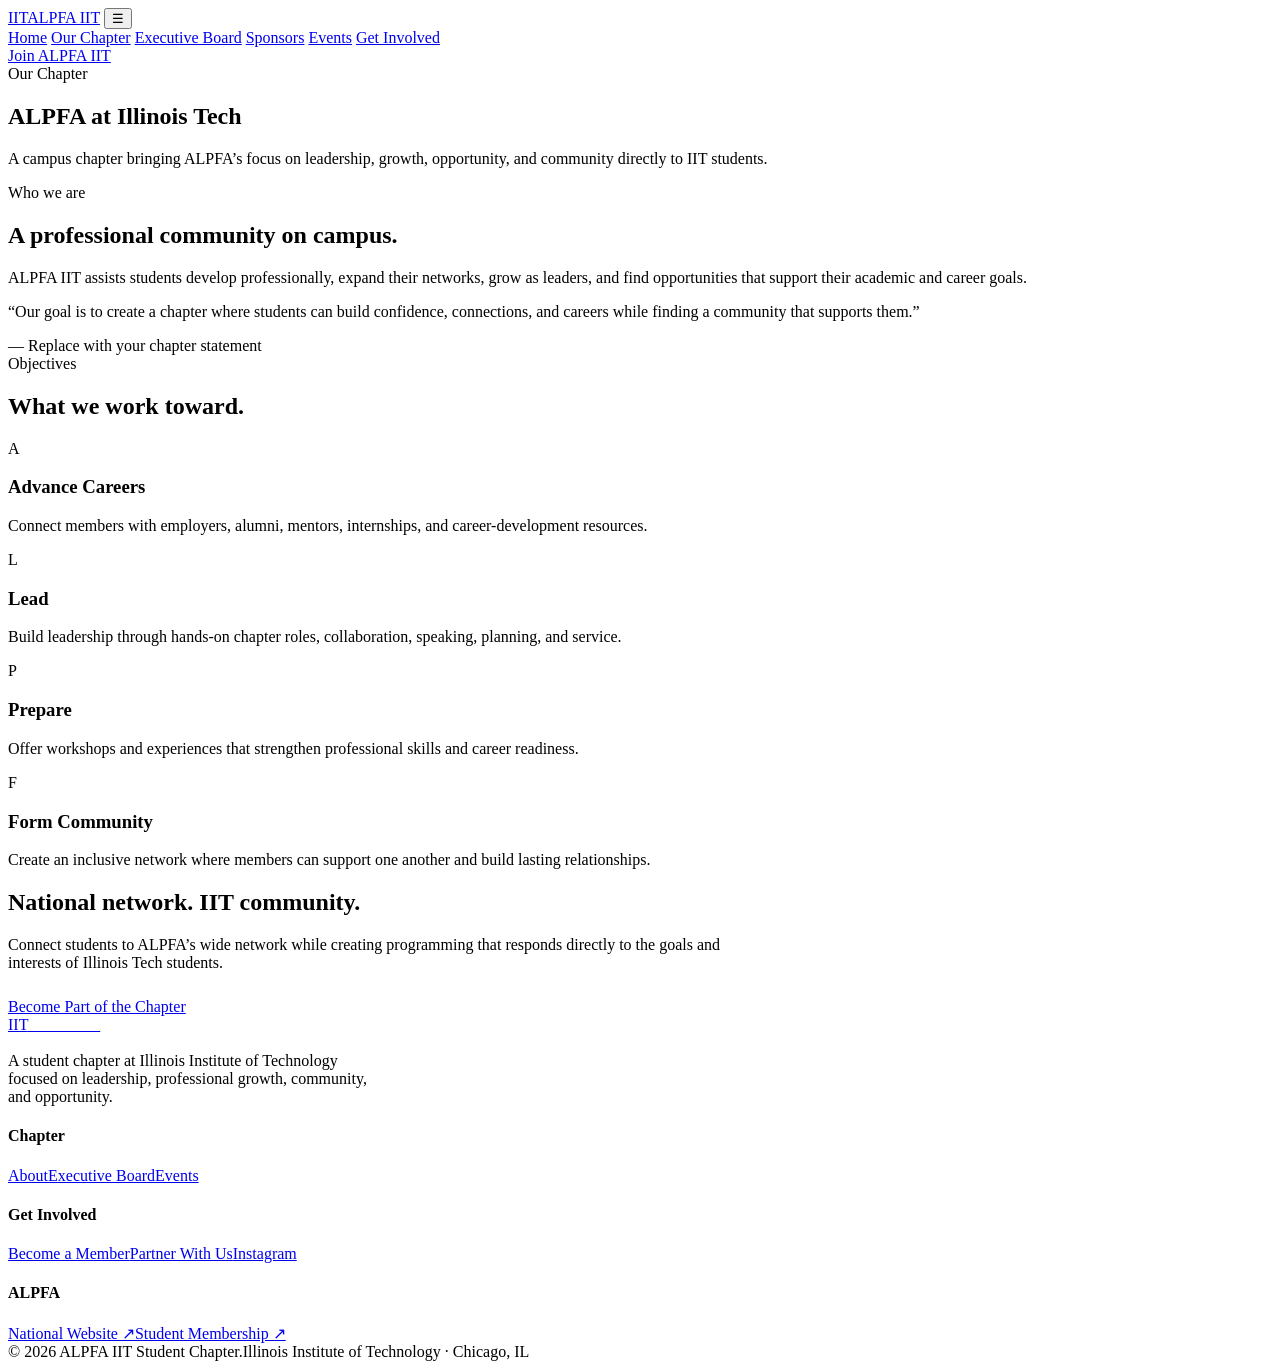
==== about.html @ 54241c53 "about page" ====
<!doctype html>
<html lang="en">
<head>
<meta charset="utf-8">
<meta name="viewport" content="width=device-width,initial-scale=1">
<meta name="description" content="ALPFA IIT student chapter at Illinois Institute of Technology">
<title>Our Chapter | ALPFA IIT</title>
<link rel="preconnect" href="https://fonts.googleapis.com">
<link rel="preconnect" href="https://fonts.gstatic.com" crossorigin>
<link href="https://fonts.googleapis.com/css2?family=Inter:wght@400;500;600;700;800;900&display=swap" rel="stylesheet">
<link rel="stylesheet" href="css/styles.css">
</head>
<body>
<header class="site-header">
  <div class="container nav">
    <a class="brand" href="index.html"><span class="brand-mark">IIT</span><span>ALPFA IIT</span></a>
    <button class="menu-btn" aria-label="Open navigation" aria-expanded="false">☰</button>
<!-- Navigation Tabs -->
    <nav class="nav-links">
      <a href="index.html">Home</a>
      <a href="about.html">Our Chapter</a>
      <a href="board.html">Executive Board</a>
      <a href="sponsors.html">Sponsors</a>
      <a href="events.html">Events</a>
      <a href="join.html">Get Involved</a>
    </nav>
    <a class="nav-cta" href="join.html">Join ALPFA IIT</a>
  </div>
</header>

<!-- Talking more about ALPFA's objectives and goals -->
<main><section class="page-hero"><div class="container reveal visible"><div class="eyebrow">Our Chapter</div><h1 class="h1">ALPFA at Illinois Tech</h1><p class="lead">A campus chapter bringing ALPFA’s focus on leadership, growth, opportunity, and community directly to IIT students.</p></div></section>
<section class="section"><div class="container grid-2"><div class="reveal"><div class="eyebrow">Who we are</div><h2 class="h2">A professional community on campus.</h2><p class="lead" style="margin-top:20px">ALPFA IIT assists students develop professionally, expand their networks, grow as leaders, and find opportunities that support their academic and career goals.</p></div><div class="quote-panel reveal reveal-delay-1"><p>“Our goal is to create a chapter where students can build confidence, connections, and careers while finding a community that supports them.”</p><span style="color:var(--muted)">— Replace with your chapter statement</span></div></div></section>
<section class="section bg-soft"><div class="container"><div class="section-head reveal"><div><div class="eyebrow">Objectives</div><h2 class="h2">What we work toward.</h2></div></div><div class="grid-4"><article class="card reveal"><div class="icon">A</div><h3>Advance Careers</h3><p>Connect members with employers, alumni, mentors, internships, and career-development resources.</p></article><article class="card reveal reveal-delay-1"><div class="icon">L</div><h3>Lead</h3><p>Build leadership through hands-on chapter roles, collaboration, speaking, planning, and service.</p></article><article class="card reveal reveal-delay-2"><div class="icon">P</div><h3>Prepare</h3><p>Offer workshops and experiences that strengthen professional skills and career readiness.</p></article><article class="card reveal reveal-delay-3"><div class="icon">F</div><h3>Form Community</h3><p>Create an inclusive network where members can support one another and build lasting relationships.</p></article></div></div></section>
<section class="section"><div class="container feature-band reveal"><h2 class="h2">National network. IIT community.</h2><p style="max-width:750px;margin:14px 0 26px">Connect students to ALPFA’s wide network while creating programming that responds directly to the goals and interests of Illinois Tech students.</p><a class="btn btn-light" href="join.html">Become Part of the Chapter</a></div></section></main>
<footer class="footer">
  <div class="container">
    <div class="footer-grid">
      <div>
        <a class="brand" href="index.html"><span class="brand-mark">IIT</span><span style="color:white">ALPFA IIT</span></a>
        <p style="margin-top:18px;max-width:360px">A student chapter at Illinois Institute of Technology focused on leadership, professional growth, community, and opportunity.</p>
      </div>

<!-- Links to Navigate around website and other related sites -->
      <div><h4>Chapter</h4><a href="about.html">About</a><a href="board.html">Executive Board</a><a href="events.html">Events</a></div>
      <div><h4>Get Involved</h4><a href="join.html">Become a Member</a><a href="sponsors.html">Partner With Us</a><a href="#">Instagram</a></div>
      <div><h4>ALPFA</h4><a href="https://www.alpfa.org/" target="_blank">National Website ↗</a><a href="https://www.alpfa.org/student-membership" target="_blank">Student Membership ↗</a></div>
    </div>
    <div class="footer-bottom"><span>© <span id="year"></span> ALPFA IIT Student Chapter.</span><span>Illinois Institute of Technology · Chicago, IL</span></div>
  </div>
</footer>
<script src="js/main.js"></script>
<script>document.getElementById('year').textContent = new Date().getFullYear();</script>

</body>
</html>
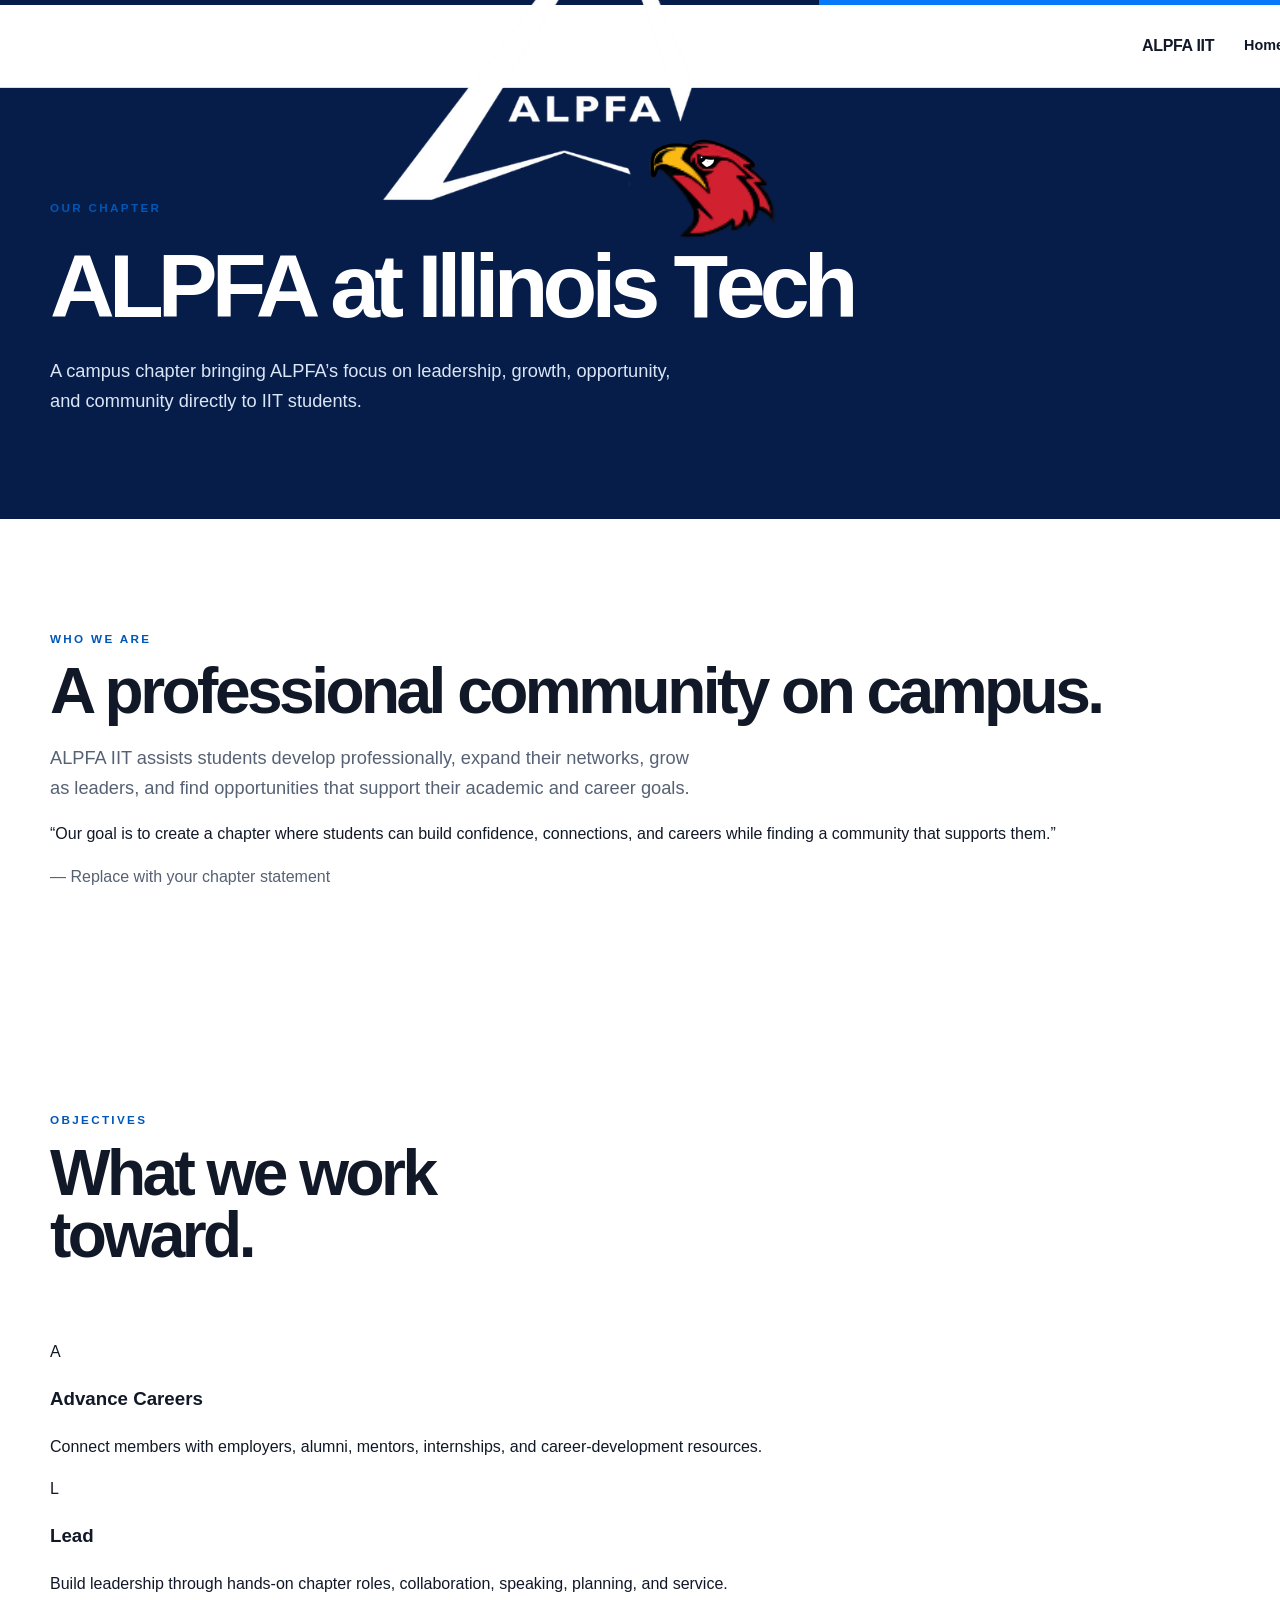
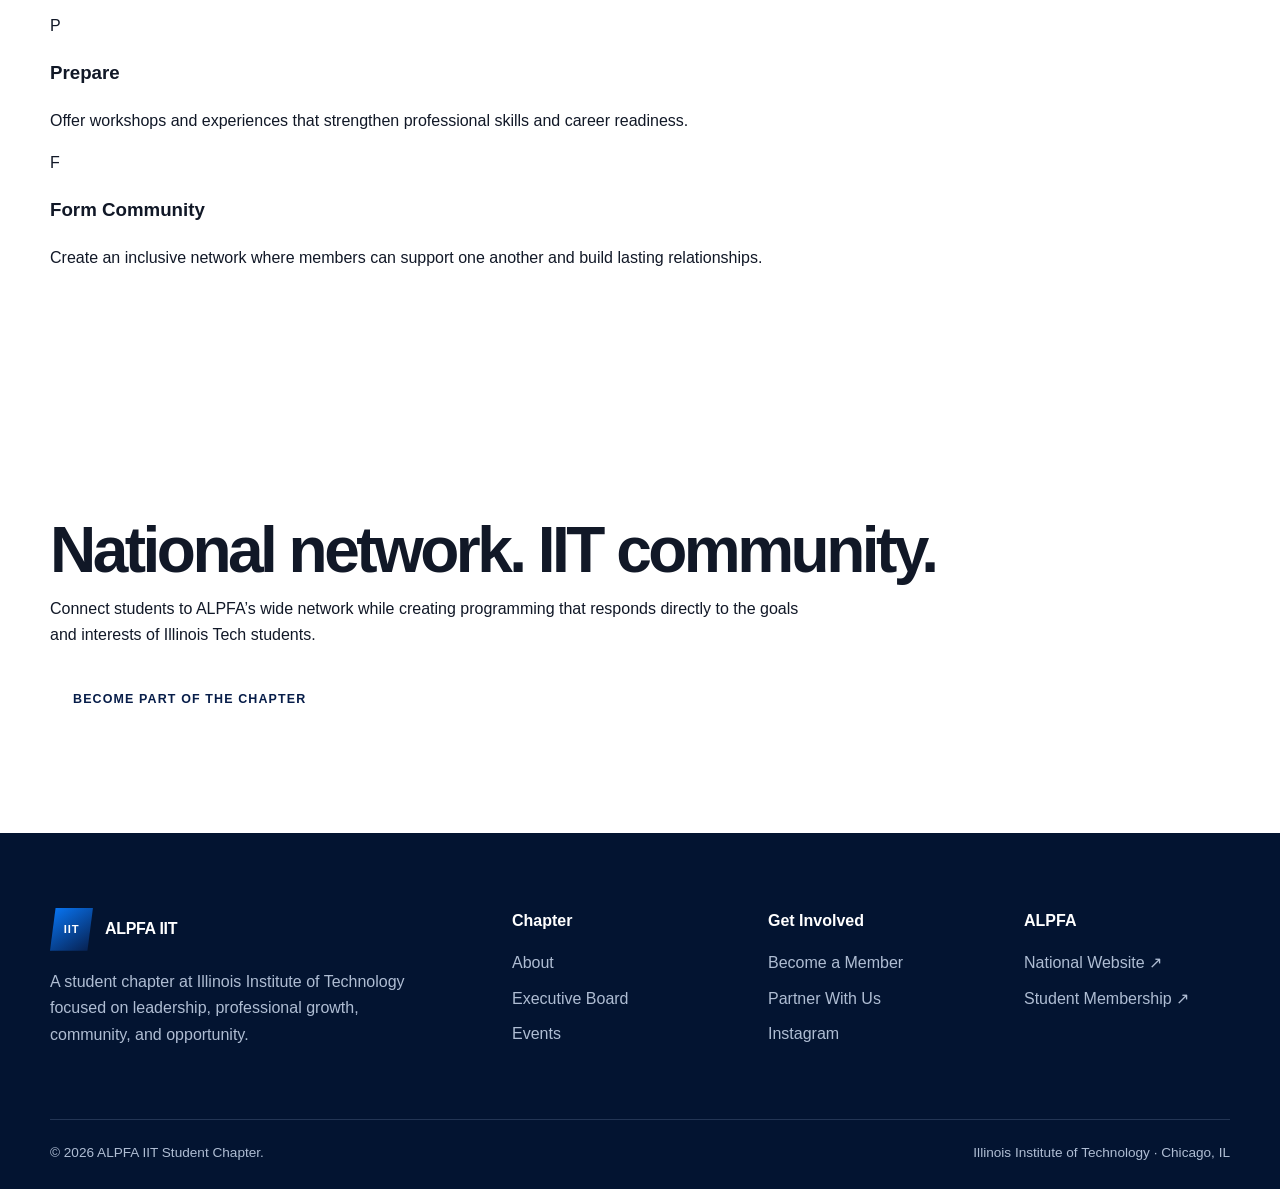
==== commit 03713fc7: "changing logo" ====
--- a/about.html
+++ b/about.html
@@ -13,7 +13,7 @@
 <body>
 <header class="site-header">
   <div class="container nav">
-    <a class="brand" href="index.html"><span class="brand-mark">IIT</span><span>ALPFA IIT</span></a>
+    <a class="brand" href="index.html"><img class ="brand-logo" src="images/alpfaiitlogo.png" alt="ALPFA IIT Logo"><span>ALPFA IIT</span></a>
     <button class="menu-btn" aria-label="Open navigation" aria-expanded="false">☰</button>
 <!-- Navigation Tabs -->
     <nav class="nav-links">
--- a/css/styles.css
+++ b/css/styles.css
@@ -0,0 +1,840 @@
+/* Global Variables */ 
+
+:root {
+  --navy: #071d49;
+  --blue: #0057b8;
+  --electric: #0878f9;
+  --sky: #dcecff;
+  --ink: #111827;
+  --muted: #566174;
+  --line: #d8dee8;
+  --paper: #ffffff;
+  --soft: #f3f6fa;
+  --max: 1180px;
+}
+
+
+/* Reset and Global Styles */ 
+
+* {
+  box-sizing: border-box;
+}
+
+html {
+  scroll-behavior: smooth;
+}
+
+body {
+  margin: 0;
+  color: var(--ink);
+  background: var(--paper);
+  font-family: "DM Sans", Arial, sans-serif;
+  font-size: 16px;
+  line-height: 1.65;
+}
+
+body::before {
+  content: "";
+  display: block;
+  height: 5px;
+  background: linear-gradient(
+    90deg,
+    var(--navy) 0 64%,
+    var(--electric) 64%
+  );
+}
+
+a {
+  color: inherit;
+}
+
+.container {
+  width: min(calc(100% - 40px), var(--max));
+  margin: auto;
+}
+
+
+/* Header and Nav */ 
+
+.site-header {
+  position: sticky;
+  top: 0;
+  z-index: 20;
+  background: rgba(255, 255, 255, 0.96);
+  border-bottom: 1px solid var(--line);
+  backdrop-filter: blur(12px);
+}
+
+.nav {
+  height: 82px;
+  display: flex;
+  align-items: center;
+  gap: 30px;
+}
+
+.brand {
+  display: flex;
+  align-items: center;
+  gap: 12px;
+  text-decoration: none;
+  font-family: "Archivo", sans-serif;
+  font-weight: 800;
+  letter-spacing: -0.02em;
+  white-space: nowrap;
+}
+
+.brand-mark {
+  display: grid;
+  place-items: center;
+  width: 43px;
+  height: 43px;
+  color: #ffffff;
+  background: linear-gradient(
+    145deg,
+    var(--electric),
+    var(--navy)
+  );
+  font-size: 0.7rem;
+  letter-spacing: 0.08em;
+
+  clip-path: polygon(
+    13% 0,
+    100% 0,
+    87% 100%,
+    0 100%
+  );
+}
+
+.nav-links {
+  display: flex;
+  align-items: center;
+  gap: 25px;
+  margin-left: auto;
+}
+
+.nav-links a {
+  position: relative;
+  text-decoration: none;
+  font-size: 0.9rem;
+  font-weight: 600;
+}
+
+.nav-links a::after {
+  content: "";
+  position: absolute;
+  right: 100%;
+  bottom: -11px;
+  left: 0;
+  height: 3px;
+  background: var(--electric);
+  transition: right 0.25s ease;
+}
+
+.nav-links a:hover::after,
+.nav-links a.active::after {
+  right: 0;
+}
+
+.menu-btn {
+  display: none;
+  border: 0;
+  background: none;
+  font-size: 1.5rem;
+  cursor: pointer;
+}
+
+
+/* Buttons */ 
+
+.nav-cta,
+.btn {
+  display: inline-flex;
+  align-items: center;
+  justify-content: center;
+  gap: 10px;
+  min-height: 48px;
+  padding: 0 22px;
+  border: 1px solid transparent;
+  text-decoration: none;
+  text-transform: uppercase;
+  letter-spacing: 0.09em;
+  font-size: 0.78rem;
+  font-weight: 800;
+  transition:
+    background-color 0.25s ease,
+    color 0.25s ease,
+    border-color 0.25s ease;
+}
+
+.nav-cta,
+.btn-primary {
+  color: #ffffff;
+  background: var(--electric);
+}
+
+.nav-cta:hover,
+.btn-primary:hover {
+  background: var(--navy);
+}
+
+.btn-outline {
+  border-color: currentColor;
+}
+
+.btn-outline:hover {
+  color: #ffffff;
+  background: var(--navy);
+}
+
+.btn-light {
+  color: var(--navy);
+  background: #ffffff;
+}
+
+.btn-light:hover {
+  background: var(--sky);
+}
+
+
+/* Home Page Hero */ 
+
+.hero {
+  display: grid;
+  align-items: stretch;
+  min-height: 690px;
+  overflow: hidden;
+  color: #ffffff;
+  background: var(--navy);
+}
+
+.hero-grid {
+  display: grid;
+  grid-template-columns: 1.1fr 0.9fr;
+  min-height: 685px;
+}
+
+.hero-copy {
+  display: flex;
+  flex-direction: column;
+  justify-content: center;
+  padding: 110px 7vw 90px 0;
+}
+
+.kicker {
+  display: flex;
+  align-items: center;
+  gap: 12px;
+  color: var(--electric);
+  text-transform: uppercase;
+  letter-spacing: 0.18em;
+  font-size: 0.76rem;
+  font-weight: 800;
+}
+
+.kicker::before {
+  content: "";
+  width: 34px;
+  height: 2px;
+  background: currentColor;
+}
+
+.hero h1,
+.page-hero h1 {
+  margin: 28px 0;
+  font-family: "Archivo", sans-serif;
+  font-size: clamp(3.7rem, 7.2vw, 7rem);
+  line-height: 0.92;
+  letter-spacing: -0.065em;
+}
+
+.hero h1 em {
+  color: var(--electric);
+  font-style: normal;
+}
+
+.hero p {
+  max-width: 610px;
+  color: #dbe6f7;
+  font-size: 1.16rem;
+}
+
+.hero-actions {
+  display: flex;
+  gap: 12px;
+  margin-top: 30px;
+}
+
+
+/* Hero Blue Side Panel */ 
+
+.hero-rail {
+  position: relative;
+  display: flex;
+  align-items: flex-end;
+  padding: 54px;
+  background: linear-gradient(
+    150deg,
+    #0478ff,
+    #034aa7
+  );
+}
+
+.hero-rail::before {
+  content: "ALPFA";
+  position: absolute;
+  top: 7%;
+  left: -5%;
+  color: transparent;
+  font-family: "Archivo", sans-serif;
+  font-size: clamp(7rem, 16vw, 13rem);
+  font-weight: 900;
+  line-height: 1;
+
+  -webkit-text-stroke: 1px rgba(255, 255, 255, 0.22);
+
+  transform: rotate(90deg) translateX(20%);
+  transform-origin: left bottom;
+}
+
+.rail-note {
+  position: relative;
+  max-width: 300px;
+  padding-left: 22px;
+  border-left: 3px solid #ffffff;
+}
+
+.rail-note strong {
+  display: block;
+  font-family: "Archivo", sans-serif;
+  font-size: 1.4rem;
+  line-height: 1.2;
+}
+
+.rail-note span {
+  display: block;
+  margin-top: 9px;
+  color: #d9ebff;
+}
+
+
+/* General Sections */ 
+
+.section {
+  padding: 110px 0;
+}
+
+.section-head {
+  display: grid;
+  grid-template-columns: 1fr 1fr;
+  align-items: end;
+  gap: 70px;
+  margin-bottom: 60px;
+}
+
+.eyebrow {
+  color: var(--blue);
+  text-transform: uppercase;
+  letter-spacing: 0.2em;
+  font-size: 0.73rem;
+  font-weight: 800;
+}
+
+.h2 {
+  margin: 12px 0;
+  font-family: "Archivo", sans-serif;
+  font-size: clamp(2.5rem, 5vw, 4.7rem);
+  line-height: 0.98;
+  letter-spacing: -0.055em;
+}
+
+.lead {
+  max-width: 650px;
+  color: var(--muted);
+  font-size: 1.14rem;
+}
+
+
+/* Professional Growth Rows */ 
+
+.pillars {
+  border-top: 1px solid var(--line);
+}
+
+.pillar {
+  display: grid;
+  grid-template-columns: 100px 1fr 1.35fr;
+  align-items: center;
+  gap: 36px;
+  padding: 34px 0;
+  border-bottom: 1px solid var(--line);
+
+  transition:
+    padding-left 0.25s ease,
+    background-color 0.25s ease;
+}
+
+.pillar:hover {
+  padding-left: 16px;
+  background: linear-gradient(
+    90deg,
+    var(--soft),
+    transparent
+  );
+}
+
+.pillar-number {
+  color: var(--electric);
+  font-family: "Archivo", sans-serif;
+  font-size: 1rem;
+  font-weight: 800;
+}
+
+.pillar h3 {
+  margin: 0;
+  font-family: "Archivo", sans-serif;
+  font-size: 1.5rem;
+}
+
+.pillar p {
+  margin: 0;
+  color: var(--muted);
+}
+
+
+/* Split Color Sections */ 
+
+.split-band {
+  display: grid;
+  grid-template-columns: 1fr 1fr;
+}
+
+.band-dark,
+.band-blue {
+  padding-top: 90px;
+  padding-right: 7vw;
+  padding-bottom: 90px;
+}
+
+.band-dark {
+  padding-left: max(
+    30px,
+    calc((100vw - var(--max)) / 2)
+  );
+  color: #ffffff;
+  background: var(--navy);
+}
+
+.band-blue {
+  padding-left: 7vw;
+  color: #ffffff;
+  background: var(--electric);
+}
+
+.split-band h2 {
+  margin: 14px 0 22px;
+  font-family: "Archivo", sans-serif;
+  font-size: clamp(2.6rem, 4vw, 4.5rem);
+  line-height: 1;
+  letter-spacing: -0.05em;
+}
+
+.split-band p {
+  max-width: 520px;
+  color: #e4edfb;
+}
+
+.text-link {
+  display: inline-block;
+  margin-top: 18px;
+  padding-bottom: 5px;
+  border-bottom: 2px solid currentColor;
+  color: inherit;
+  text-decoration: none;
+  text-transform: uppercase;
+  letter-spacing: 0.1em;
+  font-size: 0.8rem;
+  font-weight: 800;
+}
+
+
+/* Inner Page Hero */ 
+
+.page-hero {
+  padding: 110px 0 85px;
+  color: #ffffff;
+  background: var(--navy);
+}
+
+.page-hero h1 {
+  max-width: 950px;
+  font-size: clamp(3.3rem, 7vw, 6.5rem);
+}
+
+.page-hero .lead {
+  color: #dbe6f7;
+}
+
+
+/* Editor Layouts */ 
+
+.editorial-grid {
+  display: grid;
+  grid-template-columns: 0.85fr 1.15fr;
+  align-items: start;
+  gap: 9vw;
+}
+
+.big-statement {
+  margin: 0;
+  font-family: "Archivo", sans-serif;
+  font-size: clamp(2.4rem, 4.6vw, 4.6rem);
+  line-height: 1.02;
+  letter-spacing: -0.05em;
+}
+
+
+/* layout */ 
+
+.rule-list {
+  border-top: 1px solid var(--line);
+}
+
+.rule-item {
+  padding: 27px 0;
+  border-bottom: 1px solid var(--line);
+}
+
+.rule-item h3 {
+  margin: 0 0 7px;
+  font-family: "Archivo", sans-serif;
+  font-size: 1.3rem;
+}
+
+.rule-item p {
+  margin: 0;
+  color: var(--muted);
+}
+
+
+/* Exec Board */ 
+
+.board-grid {
+  display: grid;
+  grid-template-columns: repeat(3, 1fr);
+  gap: 1px;
+  border: 1px solid var(--line);
+  background: var(--line);
+}
+
+.member {
+  display: flex;
+  flex-direction: column;
+  min-height: 390px;
+  padding: 30px;
+  background: #ffffff;
+}
+
+.member-photo {
+  display: grid;
+  place-items: center;
+  aspect-ratio: 4 / 3;
+  color: var(--blue);
+  background: linear-gradient(
+    135deg,
+    #d9eaff,
+    #eff4fb
+  );
+  text-transform: uppercase;
+  letter-spacing: 0.1em;
+  font-weight: 800;
+}
+
+.member h3 {
+  margin: 22px 0 2px;
+  font-family: "Archivo", sans-serif;
+  font-size: 1.55rem;
+}
+
+.meta {
+  color: var(--blue);
+  font-weight: 700;
+}
+
+.quote {
+  margin-top: auto;
+  padding-top: 20px;
+  color: var(--muted);
+  font-style: italic;
+}
+
+
+/* Sponsors */ 
+
+.sponsor-list {
+  display: grid;
+  grid-template-columns: repeat(3, 1fr);
+  border-top: 1px solid var(--line);
+  border-left: 1px solid var(--line);
+}
+
+.sponsor {
+  display: grid;
+  place-items: center;
+  min-height: 180px;
+  border-right: 1px solid var(--line);
+  border-bottom: 1px solid var(--line);
+  color: #788396;
+  font-family: "Archivo", sans-serif;
+  font-size: 1.3rem;
+}
+
+
+/* Events Calendar */ 
+
+.calendar-shell {
+  padding: 30px;
+  border-top: 5px solid var(--electric);
+  background: var(--soft);
+}
+
+.calendar-shell iframe {
+  width: 100%;
+  height: 660px;
+  border: 0;
+  background: #ffffff;
+}
+
+
+/* Get Involved steps */ 
+
+.steps {
+  counter-reset: step;
+  border-top: 1px solid var(--line);
+}
+
+.step {
+  display: grid;
+  grid-template-columns: 90px 1fr;
+  padding: 27px 0;
+  border-bottom: 1px solid var(--line);
+
+  counter-increment: step;
+}
+
+.step::before {
+  content: "0" counter(step);
+  color: var(--electric);
+  font-family: "Archivo", sans-serif;
+  font-weight: 800;
+}
+
+.step h3 {
+  margin: 0 0 7px;
+  font-family: "Archivo", sans-serif;
+}
+
+.step p {
+  margin: 0;
+  color: var(--muted);
+}
+
+
+/* Footer */ 
+
+.footer {
+  padding: 75px 0 25px;
+  color: #afbdd3;
+  background: #031431;
+}
+
+.footer-grid {
+  display: grid;
+  grid-template-columns: 2fr repeat(3, 1fr);
+  gap: 50px;
+}
+
+.footer h4 {
+  margin: 0 0 16px;
+  color: #ffffff;
+  font-family: "Archivo", sans-serif;
+}
+
+.footer a:not(.brand) {
+  display: block;
+  margin: 9px 0;
+  text-decoration: none;
+}
+
+.footer a:hover {
+  color: #ffffff;
+}
+
+.footer-bottom {
+  display: flex;
+  justify-content: space-between;
+  margin-top: 55px;
+  padding-top: 22px;
+  border-top: 1px solid #233554;
+  font-size: 0.85rem;
+}
+
+
+/* Scroll Reveal animation */ 
+.reveal {
+  opacity: 0;
+  transform: translateY(24px);
+
+  transition:
+    opacity 0.7s ease,
+    transform 0.7s ease;
+}
+
+.reveal.visible {
+  opacity: 1;
+  transform: none;
+}
+
+
+/* Tablet Layout */ 
+
+@media (max-width: 900px) {
+  .nav-links,
+  .nav-cta {
+    display: none;
+  }
+
+  .menu-btn {
+    display: block;
+    margin-left: auto;
+  }
+
+  .nav-links.open {
+    position: absolute;
+    top: 82px;
+    right: 0;
+    left: 0;
+
+    display: flex;
+    flex-direction: column;
+    align-items: flex-start;
+
+    padding: 25px 20px;
+    border-bottom: 1px solid var(--line);
+    background: #ffffff;
+  }
+
+  .hero-grid,
+  .section-head,
+  .editorial-grid,
+  .split-band {
+    grid-template-columns: 1fr;
+  }
+
+  .hero,
+  .hero-grid {
+    min-height: 0;
+  }
+
+  .hero-copy {
+    padding: 80px 0;
+  }
+
+  .hero-rail {
+    min-height: 310px;
+  }
+
+  .pillar {
+    grid-template-columns: 55px 1fr;
+  }
+
+  .pillar p {
+    grid-column: 2;
+  }
+
+  .band-dark,
+  .band-blue {
+    padding: 70px 30px;
+  }
+
+  .board-grid,
+  .sponsor-list {
+    grid-template-columns: repeat(2, 1fr);
+  }
+
+  .footer-grid {
+    grid-template-columns: 1fr 1fr;
+  }
+}
+
+
+/* Mobile interface */ 
+
+@media (max-width: 600px) {
+  .container {
+    width: min(
+      calc(100% - 28px),
+      var(--max)
+    );
+  }
+
+  .nav {
+    height: 72px;
+  }
+
+  .nav-links.open {
+    top: 72px;
+  }
+
+  .hero-copy {
+    padding: 65px 0;
+  }
+
+  .hero h1 {
+    font-size: 3.55rem;
+  }
+
+  .hero-actions {
+    flex-direction: column;
+    align-items: stretch;
+  }
+
+  .hero-rail {
+    padding: 35px;
+  }
+
+  .section {
+    padding: 75px 0;
+  }
+
+  .section-head {
+    gap: 20px;
+    margin-bottom: 38px;
+  }
+
+  .pillar {
+    grid-template-columns: 45px 1fr;
+    gap: 12px;
+  }
+
+  .board-grid,
+  .sponsor-list {
+    grid-template-columns: 1fr;
+  }
+
+  .calendar-shell {
+    padding: 10px;
+  }
+
+  .footer-grid {
+    grid-template-columns: 1fr;
+  }
+
+  .footer-bottom {
+    display: block;
+  }
+
+  .footer-bottom span {
+    display: block;
+    margin-top: 8px;
+  }
+}
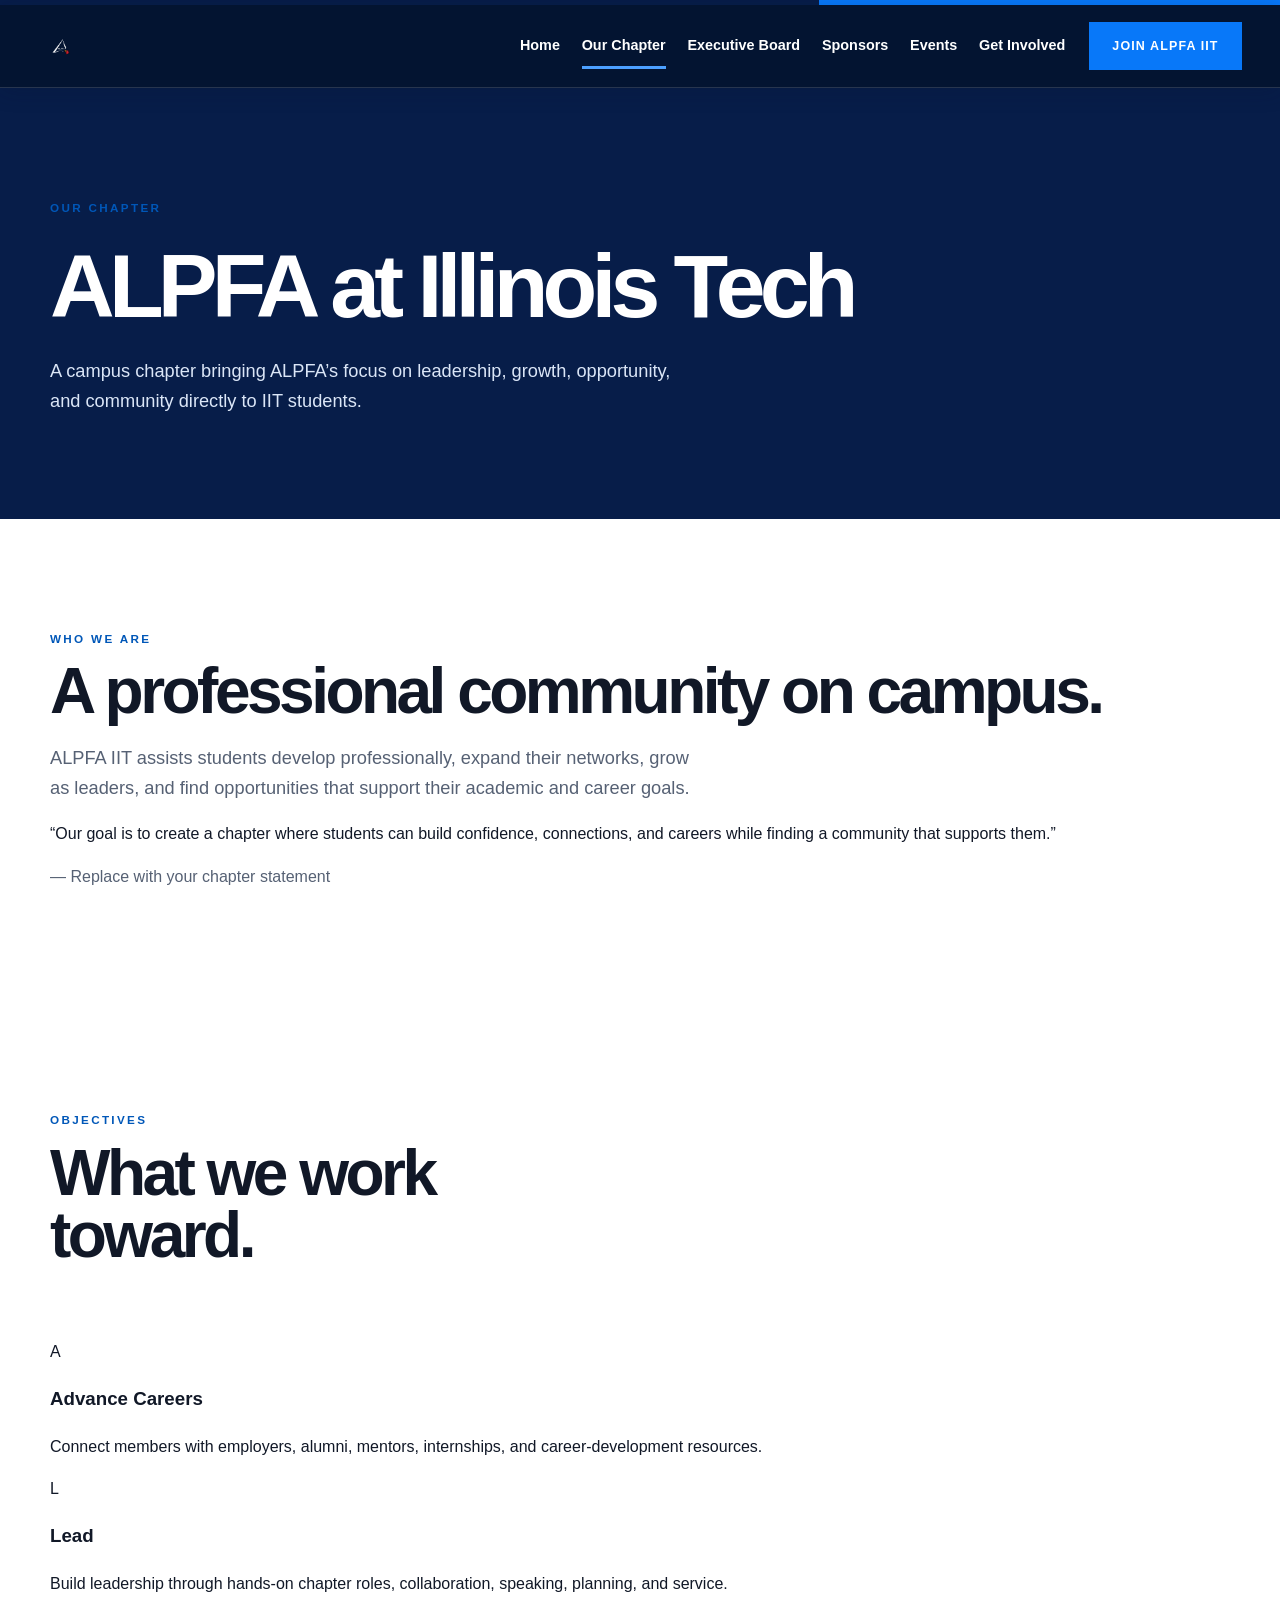
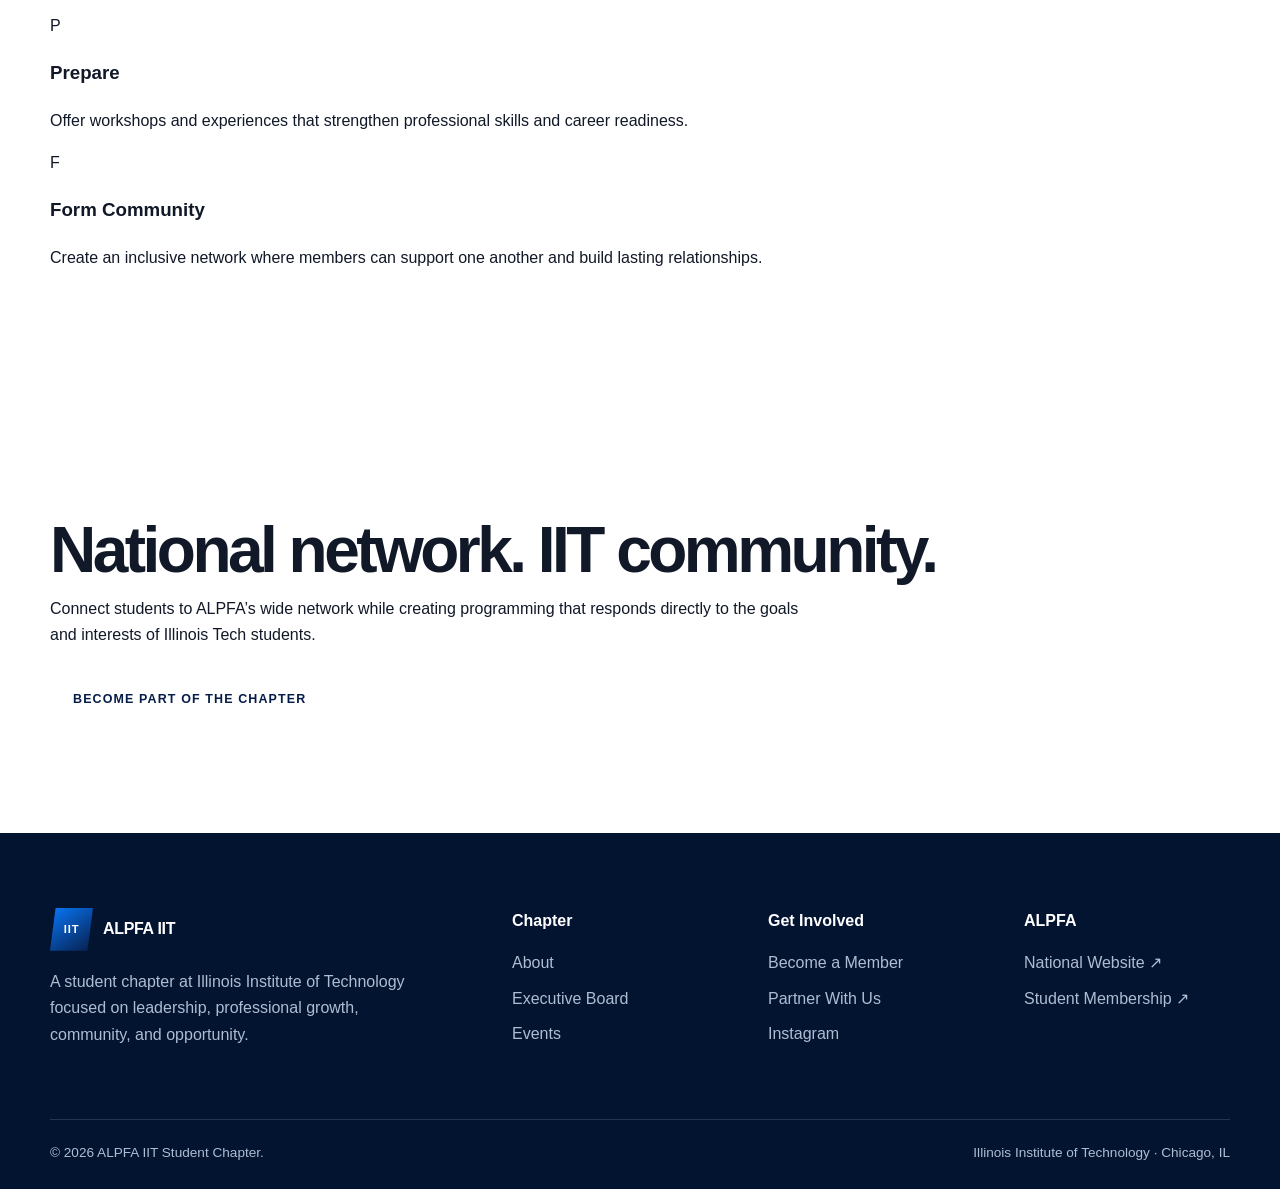
==== commit 4b68483a: "fixing the header" ====
--- a/about.html
+++ b/about.html
@@ -13,7 +13,13 @@
 <body>
 <header class="site-header">
   <div class="container nav">
-    <a class="brand" href="index.html"><img class ="brand-logo" src="images/alpfaiitlogo.png" alt="ALPFA IIT Logo"><span>ALPFA IIT</span></a>
+<a class="brand header-brand" href="index.html">
+  <img
+    class="brand-logo"
+    src="images/alpfaiitlogo.png"
+    alt="ALPFA IIT"
+  >
+</a>
     <button class="menu-btn" aria-label="Open navigation" aria-expanded="false">☰</button>
 <!-- Navigation Tabs -->
     <nav class="nav-links">
--- a/css/styles.css
+++ b/css/styles.css
@@ -1,7 +1,10 @@
-/* Global Variables */ 
+/* ========================================
+   GLOBAL VARIABLES
+======================================== */
 
 :root {
   --navy: #071d49;
+  --dark-navy: #031431;
   --blue: #0057b8;
   --electric: #0878f9;
   --sky: #dcecff;
@@ -14,7 +17,9 @@
 }
 
 
-/* Reset and Global Styles */ 
+/* ========================================
+   RESET AND GLOBAL STYLES
+======================================== */
 
 * {
   box-sizing: border-box;
@@ -48,40 +53,96 @@
   color: inherit;
 }
 
+img {
+  max-width: 100%;
+}
+
 .container {
   width: min(calc(100% - 40px), var(--max));
-  margin: auto;
-}
-
-
-/* Header and Nav */ 
+  margin-right: auto;
+  margin-left: auto;
+}
+
+
+/* ========================================
+   HEADER AND NAVIGATION
+======================================== */
 
 .site-header {
   position: sticky;
   top: 0;
-  z-index: 20;
-  background: rgba(255, 255, 255, 0.96);
-  border-bottom: 1px solid var(--line);
-  backdrop-filter: blur(12px);
-}
-
-.nav {
-  height: 82px;
+  z-index: 1000;
+  width: 100%;
+  color: #ffffff;
+  background: var(--dark-navy);
+  border-bottom: 1px solid rgba(255, 255, 255, 0.14);
+  box-shadow: 0 4px 20px rgba(3, 20, 49, 0.2);
+}
+
+/*
+This overrides the normal centered container only
+inside the header so the logo can sit farther left.
+*/
+
+.site-header .nav {
+  position: relative;
   display: flex;
   align-items: center;
-  gap: 30px;
-}
+  width: 100%;
+  max-width: none;
+  height: 82px;
+  margin: 0;
+  padding: 0 clamp(18px, 3vw, 44px);
+  gap: 24px;
+}
+
+
+/* ========================================
+   HEADER LOGO
+======================================== */
 
 .brand {
   display: flex;
+  flex: 0 0 auto;
   align-items: center;
-  gap: 12px;
+  gap: 10px;
+  margin: 0;
+  color: #ffffff;
   text-decoration: none;
   font-family: "Archivo", sans-serif;
   font-weight: 800;
   letter-spacing: -0.02em;
   white-space: nowrap;
 }
+
+.header-brand {
+  width: auto;
+  min-width: 0;
+  margin: 0;
+  padding: 0;
+}
+
+/*
+Change 78px if you want the logo slightly
+larger or smaller.
+*/
+
+.site-header .brand-logo {
+  display: block;
+  flex: 0 0 auto;
+  width: 78px;
+  height: 58px;
+  max-width: 78px;
+  max-height: 58px;
+  margin: 0;
+  object-fit: contain;
+  object-position: left center;
+}
+
+/*
+This keeps the old IIT square working on any
+page where it has not been replaced yet.
+*/
 
 .brand-mark {
   display: grid;
@@ -105,18 +166,29 @@
   );
 }
 
+
+/* ========================================
+   DESKTOP NAVIGATION LINKS
+======================================== */
+
 .nav-links {
   display: flex;
   align-items: center;
-  gap: 25px;
+  justify-content: flex-end;
+  flex: 0 1 auto;
+  gap: clamp(16px, 1.7vw, 26px);
+  margin-right: 0;
   margin-left: auto;
 }
 
 .nav-links a {
   position: relative;
+  flex: 0 0 auto;
+  color: #ffffff;
   text-decoration: none;
   font-size: 0.9rem;
   font-weight: 600;
+  white-space: nowrap;
 }
 
 .nav-links a::after {
@@ -126,7 +198,7 @@
   bottom: -11px;
   left: 0;
   height: 3px;
-  background: var(--electric);
+  background: #4ca0ff;
   transition: right 0.25s ease;
 }
 
@@ -135,22 +207,35 @@
   right: 0;
 }
 
+
+/* ========================================
+   MOBILE MENU BUTTON
+======================================== */
+
 .menu-btn {
   display: none;
+  flex: 0 0 auto;
+  margin-left: auto;
+  padding: 5px;
   border: 0;
-  background: none;
-  font-size: 1.5rem;
+  color: #ffffff;
+  background: transparent;
+  font-size: 1.8rem;
+  line-height: 1;
   cursor: pointer;
 }
 
 
-/* Buttons */ 
+/* ========================================
+   BUTTONS
+======================================== */
 
 .nav-cta,
 .btn {
   display: inline-flex;
   align-items: center;
   justify-content: center;
+  flex: 0 0 auto;
   gap: 10px;
   min-height: 48px;
   padding: 0 22px;
@@ -160,6 +245,7 @@
   letter-spacing: 0.09em;
   font-size: 0.78rem;
   font-weight: 800;
+
   transition:
     background-color 0.25s ease,
     color 0.25s ease,
@@ -174,7 +260,7 @@
 
 .nav-cta:hover,
 .btn-primary:hover {
-  background: var(--navy);
+  background: var(--blue);
 }
 
 .btn-outline {
@@ -196,7 +282,9 @@
 }
 
 
-/* Home Page Hero */ 
+/* ========================================
+   HOME PAGE HERO
+======================================== */
 
 .hero {
   display: grid;
@@ -233,6 +321,7 @@
 
 .kicker::before {
   content: "";
+  flex: 0 0 auto;
   width: 34px;
   height: 2px;
   background: currentColor;
@@ -265,13 +354,16 @@
 }
 
 
-/* Hero Blue Side Panel */ 
+/* ========================================
+   HERO BLUE SIDE PANEL
+======================================== */
 
 .hero-rail {
   position: relative;
   display: flex;
   align-items: flex-end;
   padding: 54px;
+  overflow: hidden;
   background: linear-gradient(
     150deg,
     #0478ff,
@@ -317,7 +409,9 @@
 }
 
 
-/* General Sections */ 
+/* ========================================
+   GENERAL SECTIONS
+======================================== */
 
 .section {
   padding: 110px 0;
@@ -354,7 +448,9 @@
 }
 
 
-/* Professional Growth Rows */ 
+/* ========================================
+   PROFESSIONAL GROWTH ROWS
+======================================== */
 
 .pillars {
   border-top: 1px solid var(--line);
@@ -401,7 +497,9 @@
 }
 
 
-/* Split Color Sections */ 
+/* ========================================
+   SPLIT COLOR SECTIONS
+======================================== */
 
 .split-band {
   display: grid;
@@ -457,7 +555,9 @@
 }
 
 
-/* Inner Page Hero */ 
+/* ========================================
+   INNER PAGE HERO
+======================================== */
 
 .page-hero {
   padding: 110px 0 85px;
@@ -475,7 +575,9 @@
 }
 
 
-/* Editor Layouts */ 
+/* ========================================
+   EDITORIAL LAYOUTS
+======================================== */
 
 .editorial-grid {
   display: grid;
@@ -493,7 +595,9 @@
 }
 
 
-/* layout */ 
+/* ========================================
+   RULED INFORMATION LISTS
+======================================== */
 
 .rule-list {
   border-top: 1px solid var(--line);
@@ -516,7 +620,9 @@
 }
 
 
-/* Exec Board */ 
+/* ========================================
+   EXECUTIVE BOARD
+======================================== */
 
 .board-grid {
   display: grid;
@@ -538,6 +644,7 @@
   display: grid;
   place-items: center;
   aspect-ratio: 4 / 3;
+  overflow: hidden;
   color: var(--blue);
   background: linear-gradient(
     135deg,
@@ -549,6 +656,12 @@
   font-weight: 800;
 }
 
+.member-photo img {
+  width: 100%;
+  height: 100%;
+  object-fit: cover;
+}
+
 .member h3 {
   margin: 22px 0 2px;
   font-family: "Archivo", sans-serif;
@@ -568,7 +681,9 @@
 }
 
 
-/* Sponsors */ 
+/* ========================================
+   SPONSORS
+======================================== */
 
 .sponsor-list {
   display: grid;
@@ -581,6 +696,7 @@
   display: grid;
   place-items: center;
   min-height: 180px;
+  padding: 25px;
   border-right: 1px solid var(--line);
   border-bottom: 1px solid var(--line);
   color: #788396;
@@ -588,8 +704,17 @@
   font-size: 1.3rem;
 }
 
-
-/* Events Calendar */ 
+.sponsor img {
+  width: auto;
+  max-width: 180px;
+  max-height: 90px;
+  object-fit: contain;
+}
+
+
+/* ========================================
+   EVENTS CALENDAR
+======================================== */
 
 .calendar-shell {
   padding: 30px;
@@ -598,6 +723,7 @@
 }
 
 .calendar-shell iframe {
+  display: block;
   width: 100%;
   height: 660px;
   border: 0;
@@ -605,7 +731,9 @@
 }
 
 
-/* Get Involved steps */ 
+/* ========================================
+   GET INVOLVED STEPS
+======================================== */
 
 .steps {
   counter-reset: step;
@@ -617,7 +745,6 @@
   grid-template-columns: 90px 1fr;
   padding: 27px 0;
   border-bottom: 1px solid var(--line);
-
   counter-increment: step;
 }
 
@@ -639,12 +766,14 @@
 }
 
 
-/* Footer */ 
+/* ========================================
+   FOOTER
+======================================== */
 
 .footer {
   padding: 75px 0 25px;
   color: #afbdd3;
-  background: #031431;
+  background: var(--dark-navy);
 }
 
 .footer-grid {
@@ -679,7 +808,10 @@
 }
 
 
-/* Scroll Reveal animation */ 
+/* ========================================
+   SCROLL REVEAL ANIMATION
+======================================== */
+
 .reveal {
   opacity: 0;
   transform: translateY(24px);
@@ -695,9 +827,16 @@
 }
 
 
-/* Tablet Layout */ 
-
-@media (max-width: 900px) {
+/* ========================================
+   SMALL DESKTOP AND TABLET NAVIGATION
+======================================== */
+
+/*
+The hamburger menu activates at 1100px instead
+of 900px so the navigation does not get crowded.
+*/
+
+@media (max-width: 1100px) {
   .nav-links,
   .nav-cta {
     display: none;
@@ -705,7 +844,6 @@
 
   .menu-btn {
     display: block;
-    margin-left: auto;
   }
 
   .nav-links.open {
@@ -713,16 +851,40 @@
     top: 82px;
     right: 0;
     left: 0;
+    z-index: 1001;
 
     display: flex;
     flex-direction: column;
     align-items: flex-start;
-
-    padding: 25px 20px;
-    border-bottom: 1px solid var(--line);
-    background: #ffffff;
-  }
-
+    gap: 0;
+
+    margin: 0;
+    padding: 15px clamp(18px, 3vw, 44px) 25px;
+
+    color: #ffffff;
+    background: var(--dark-navy);
+    border-bottom: 1px solid rgba(255, 255, 255, 0.14);
+    box-shadow: 0 14px 25px rgba(3, 20, 49, 0.25);
+  }
+
+  .nav-links.open a {
+    display: block;
+    width: 100%;
+    padding: 13px 0;
+    border-bottom: 1px solid rgba(255, 255, 255, 0.1);
+  }
+
+  .nav-links.open a::after {
+    display: none;
+  }
+}
+
+
+/* ========================================
+   TABLET LAYOUT
+======================================== */
+
+@media (max-width: 900px) {
   .hero-grid,
   .section-head,
   .editorial-grid,
@@ -767,22 +929,31 @@
 }
 
 
-/* Mobile interface */ 
+/* ========================================
+   MOBILE LAYOUT
+======================================== */
 
 @media (max-width: 600px) {
   .container {
-    width: min(
-      calc(100% - 28px),
-      var(--max)
-    );
-  }
-
-  .nav {
+    width: min(calc(100% - 28px), var(--max));
+  }
+
+  .site-header .nav {
     height: 72px;
+    padding: 0 16px;
+  }
+
+  .site-header .brand-logo {
+    width: 68px;
+    height: 50px;
+    max-width: 68px;
+    max-height: 50px;
   }
 
   .nav-links.open {
     top: 72px;
+    padding-right: 16px;
+    padding-left: 16px;
   }
 
   .hero-copy {
@@ -790,7 +961,7 @@
   }
 
   .hero h1 {
-    font-size: 3.55rem;
+    font-size: clamp(3rem, 15vw, 3.55rem);
   }
 
   .hero-actions {
@@ -799,6 +970,7 @@
   }
 
   .hero-rail {
+    min-height: 260px;
     padding: 35px;
   }
 
@@ -825,6 +997,14 @@
     padding: 10px;
   }
 
+  .calendar-shell iframe {
+    height: 600px;
+  }
+
+  .step {
+    grid-template-columns: 55px 1fr;
+  }
+
   .footer-grid {
     grid-template-columns: 1fr;
   }
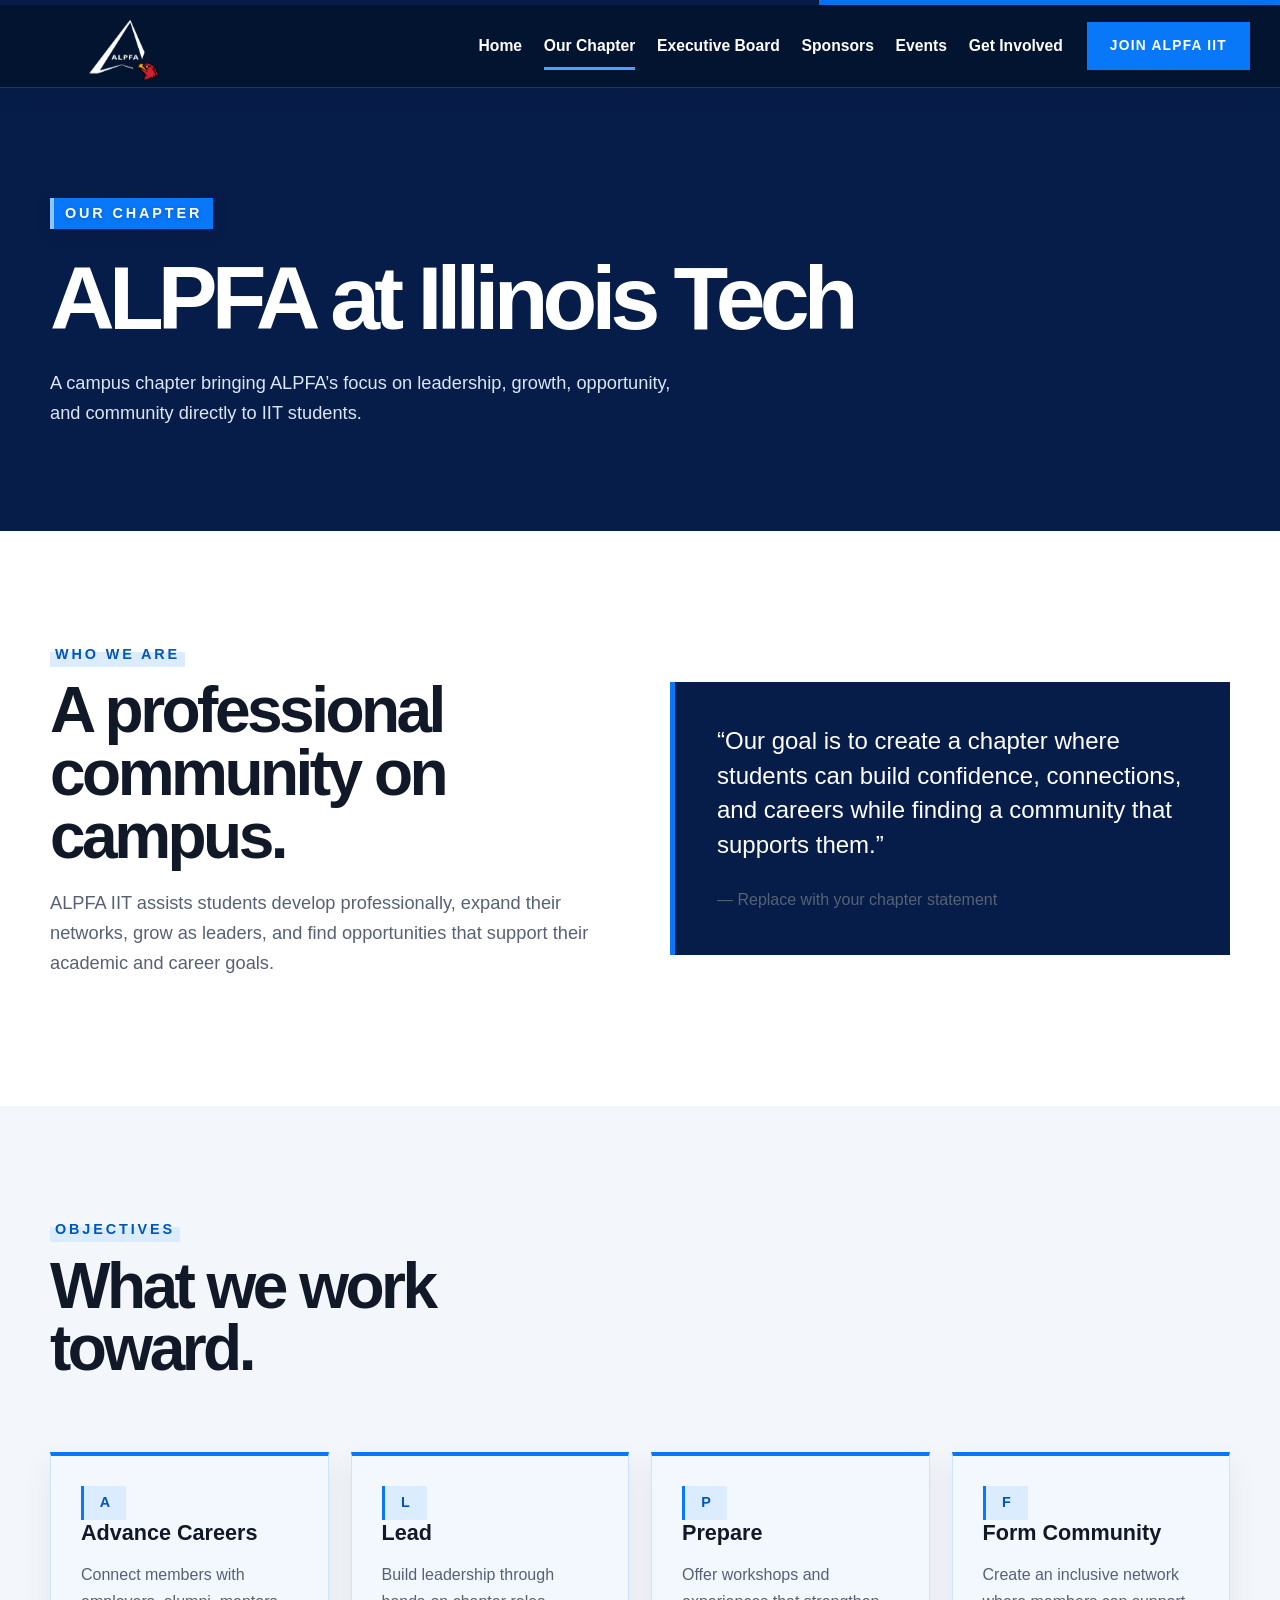
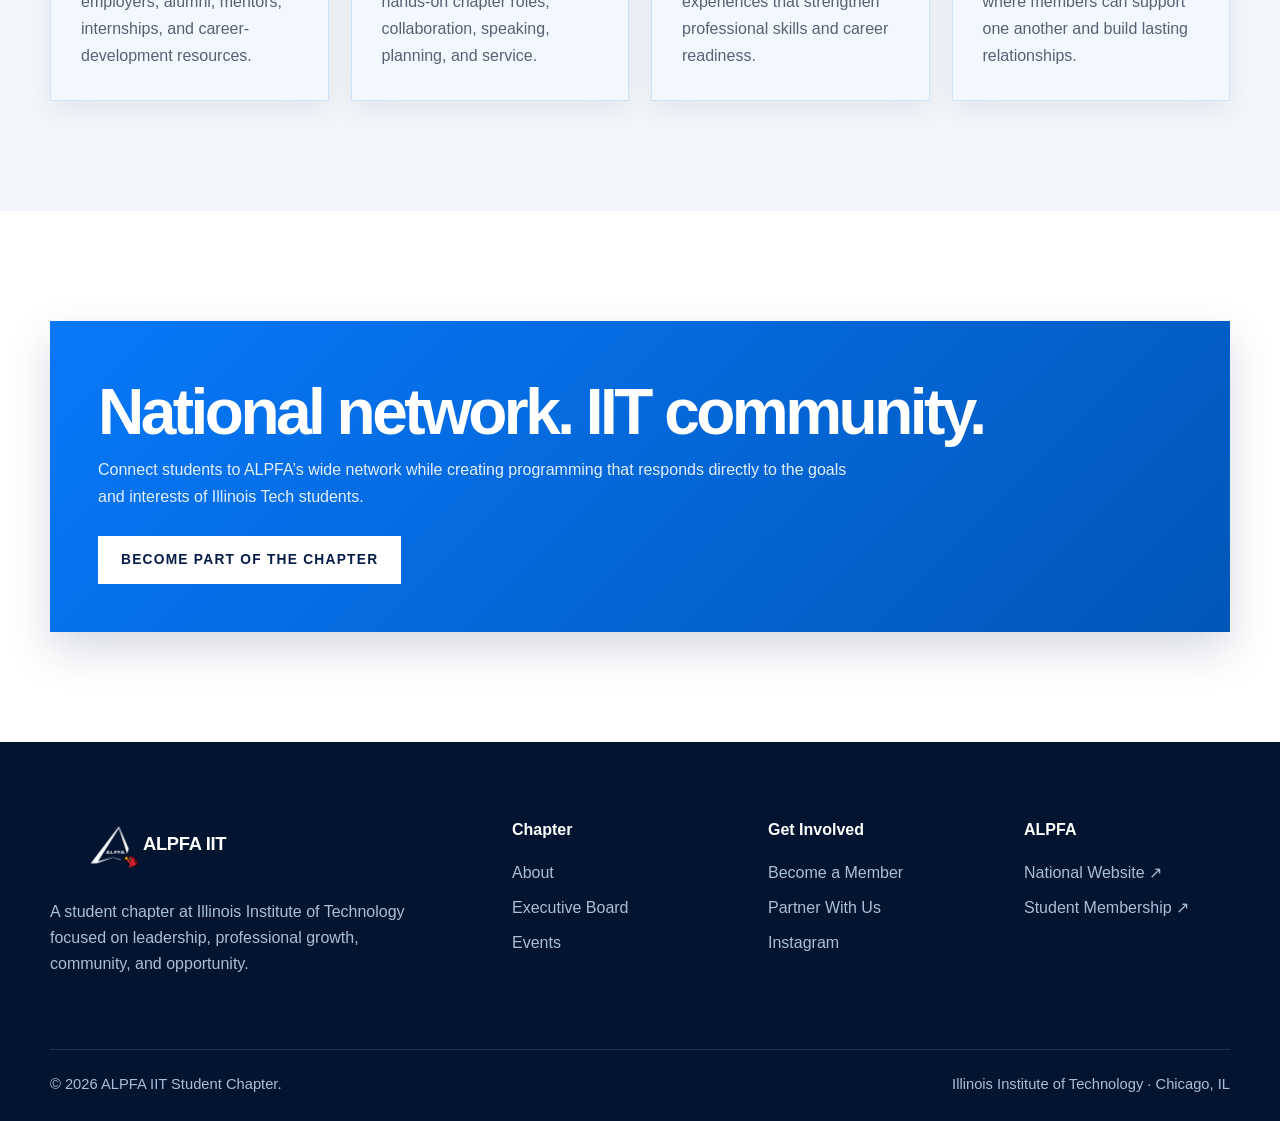
==== commit 0a8d9bdd: "fixing the footer" ====
--- a/about.html
+++ b/about.html
@@ -43,7 +43,15 @@
   <div class="container">
     <div class="footer-grid">
       <div>
-        <a class="brand" href="index.html"><span class="brand-mark">IIT</span><span style="color:white">ALPFA IIT</span></a>
+       <a class="brand footer-brand" href="index.html">
+  <img
+    class="footer-logo"
+    src="images/alpfaiitlogo.png"
+    alt="ALPFA IIT logo"
+  >
+
+  <span>ALPFA IIT</span>
+</a>
         <p style="margin-top:18px;max-width:360px">A student chapter at Illinois Institute of Technology focused on leadership, professional growth, community, and opportunity.</p>
       </div>
 
--- a/css/styles.css
+++ b/css/styles.css
@@ -1,5 +1,5 @@
 /* ========================================
-   GLOBAL VARIABLES
+   VARIABLES AND GLOBAL STYLES
 ======================================== */
 
 :root {
@@ -16,11 +16,6 @@
   --max: 1180px;
 }
 
-
-/* ========================================
-   RESET AND GLOBAL STYLES
-======================================== */
-
 * {
   box-sizing: border-box;
 }
@@ -79,11 +74,6 @@
   box-shadow: 0 4px 20px rgba(3, 20, 49, 0.2);
 }
 
-/*
-This overrides the normal centered container only
-inside the header so the logo can sit farther left.
-*/
-
 .site-header .nav {
   position: relative;
   display: flex;
@@ -92,14 +82,9 @@
   max-width: none;
   height: 82px;
   margin: 0;
-  padding: 0 clamp(18px, 3vw, 44px);
+  padding: 0 30px;
   gap: 24px;
 }
-
-
-/* ========================================
-   HEADER LOGO
-======================================== */
 
 .brand {
   display: flex;
@@ -122,28 +107,19 @@
   padding: 0;
 }
 
-/*
-Change 78px if you want the logo slightly
-larger or smaller.
-*/
-
 .site-header .brand-logo {
   display: block;
-  flex: 0 0 auto;
-  width: 78px;
-  height: 58px;
-  max-width: 78px;
-  max-height: 58px;
-  margin: 0;
+  width: 90px;
+  height: 60px;
+  max-width: none;
+  max-height: none;
   object-fit: contain;
   object-position: left center;
-}
-
-/*
-This keeps the old IIT square working on any
-page where it has not been replaced yet.
-*/
-
+  transform: scale(4);
+  transform-origin: left center;
+}
+
+/* Keeps the old IIT square working if it is still used */
 .brand-mark {
   display: grid;
   place-items: center;
@@ -165,11 +141,6 @@
     0 100%
   );
 }
-
-
-/* ========================================
-   DESKTOP NAVIGATION LINKS
-======================================== */
 
 .nav-links {
   display: flex;
@@ -186,7 +157,7 @@
   flex: 0 0 auto;
   color: #ffffff;
   text-decoration: none;
-  font-size: 0.9rem;
+  font-size: 0.98rem;
   font-weight: 600;
   white-space: nowrap;
 }
@@ -206,11 +177,6 @@
 .nav-links a.active::after {
   right: 0;
 }
-
-
-/* ========================================
-   MOBILE MENU BUTTON
-======================================== */
 
 .menu-btn {
   display: none;
@@ -243,13 +209,14 @@
   text-decoration: none;
   text-transform: uppercase;
   letter-spacing: 0.09em;
-  font-size: 0.78rem;
+  font-size: 0.86rem;
   font-weight: 800;
 
   transition:
     background-color 0.25s ease,
     color 0.25s ease,
-    border-color 0.25s ease;
+    border-color 0.25s ease,
+    transform 0.25s ease;
 }
 
 .nav-cta,
@@ -292,7 +259,20 @@
   min-height: 690px;
   overflow: hidden;
   color: #ffffff;
-  background: var(--navy);
+
+  background:
+    linear-gradient(
+      90deg,
+      rgba(3, 20, 49, 0.97) 0%,
+      rgba(7, 29, 73, 0.9) 45%,
+      rgba(0, 87, 184, 0.68) 100%
+    ),
+    url("../images/heroimage.jpg");
+
+  background-size: cover;
+  background-position: center;
+  background-repeat: no-repeat;
+  background-attachment: fixed;
 }
 
 .hero-grid {
@@ -309,22 +289,19 @@
 }
 
 .kicker {
-  display: flex;
+  display: inline-flex;
   align-items: center;
-  gap: 12px;
-  color: var(--electric);
+  width: fit-content;
+  padding: 7px 11px;
+  color: #ffffff;
+  background: rgba(8, 120, 249, 0.25);
+  border-left: 3px solid #4ca0ff;
   text-transform: uppercase;
   letter-spacing: 0.18em;
-  font-size: 0.76rem;
+  font-size: 0.9rem;
   font-weight: 800;
-}
-
-.kicker::before {
-  content: "";
-  flex: 0 0 auto;
-  width: 34px;
-  height: 2px;
-  background: currentColor;
+  line-height: 1.2;
+  text-shadow: 0 1px 5px rgba(0, 0, 0, 0.25);
 }
 
 .hero h1,
@@ -354,9 +331,7 @@
 }
 
 
-/* ========================================
-   HERO BLUE SIDE PANEL
-======================================== */
+/* Optional blue panel used by the redesigned hero */
 
 .hero-rail {
   position: relative;
@@ -366,8 +341,8 @@
   overflow: hidden;
   background: linear-gradient(
     150deg,
-    #0478ff,
-    #034aa7
+    rgba(4, 120, 255, 0.82),
+    rgba(3, 74, 167, 0.82)
   );
 }
 
@@ -381,9 +356,7 @@
   font-size: clamp(7rem, 16vw, 13rem);
   font-weight: 900;
   line-height: 1;
-
   -webkit-text-stroke: 1px rgba(255, 255, 255, 0.22);
-
   transform: rotate(90deg) translateX(20%);
   transform-origin: left bottom;
 }
@@ -410,11 +383,25 @@
 
 
 /* ========================================
-   GENERAL SECTIONS
+   GENERAL SECTIONS AND TYPOGRAPHY
 ======================================== */
 
 .section {
   padding: 110px 0;
+}
+
+.bg-soft {
+  background: var(--soft);
+}
+
+.bg-navy {
+  color: #ffffff;
+  background: var(--navy);
+}
+
+.bg-navy .h2,
+.bg-navy .lead {
+  color: #ffffff;
 }
 
 .section-head {
@@ -426,11 +413,46 @@
 }
 
 .eyebrow {
-  color: var(--blue);
+  display: inline-block;
+  width: fit-content;
+  padding: 3px 5px;
+  color: var(--blue) !important;
+
+  background: linear-gradient(
+    transparent 42%,
+    var(--sky) 42%
+  );
+
   text-transform: uppercase;
   letter-spacing: 0.2em;
-  font-size: 0.73rem;
+  font-size: 0.9rem;
   font-weight: 800;
+  line-height: 1.4;
+}
+/* Eyebrow labels placed on dark backgrounds */
+.hero .eyebrow,
+.page-hero .eyebrow,
+.bg-navy .eyebrow,
+.band-dark .eyebrow,
+.feature-band .eyebrow {
+  padding: 7px 11px;
+
+  color: #ffffff !important;
+  background: #0878f9;
+  border-left: 4px solid #8ac8ff;
+
+  line-height: 1.2;
+  text-shadow: 0 1px 4px rgba(0, 0, 0, 0.25);
+  box-shadow: 0 5px 14px rgba(3, 20, 49, 0.2);
+}
+
+.band-blue .eyebrow {
+  padding: 7px 11px;
+  color: #ffffff !important;
+  background: var(--dark-navy);
+  border-left: 4px solid #ffffff;
+  line-height: 1.2;
+  text-shadow: none;
 }
 
 .h2 {
@@ -449,7 +471,113 @@
 
 
 /* ========================================
-   PROFESSIONAL GROWTH ROWS
+   GENERAL GRID HELPERS
+======================================== */
+
+.grid-2 {
+  display: grid;
+  grid-template-columns: repeat(2, minmax(0, 1fr));
+  align-items: center;
+  gap: 60px;
+}
+
+.grid-3,
+.grid-4 {
+  display: grid;
+  gap: 22px;
+}
+
+/* Three-card sections are now vertical rows */
+.grid-3 {
+  grid-template-columns: 1fr;
+}
+
+/* Four-card sections remain regular columns */
+.grid-4 {
+  grid-template-columns: repeat(4, minmax(0, 1fr));
+}
+
+
+/* ========================================
+   VERTICAL INFORMATION ROWS
+======================================== */
+
+.card {
+  position: relative;
+  padding: 30px;
+  background: #f3f8ff;
+  border: 1px solid #cfe3fa;
+  border-top: 4px solid var(--electric);
+  box-shadow: 0 10px 28px rgba(7, 29, 73, 0.07);
+
+  transition:
+    transform 0.25s ease,
+    border-color 0.25s ease,
+    box-shadow 0.25s ease;
+}
+
+.card:hover {
+  transform: translateY(-4px);
+  border-color: #8fc2fb;
+  box-shadow: 0 16px 36px rgba(7, 29, 73, 0.13);
+}
+
+.card .icon {
+  display: inline-flex;
+  align-items: center;
+  justify-content: center;
+  min-width: 45px;
+  min-height: 34px;
+  padding: 5px 10px;
+  color: var(--blue);
+  background: var(--sky);
+  border-left: 3px solid var(--electric);
+  font-family: "Archivo", sans-serif;
+  font-size: 0.9rem;
+  font-weight: 800;
+}
+
+.card h3 {
+  margin: 0 0 14px;
+  color: var(--ink);
+  font-family: "Archivo", sans-serif;
+  font-size: 1.35rem;
+  line-height: 1.25;
+}
+
+.card p {
+  margin: 0;
+  color: var(--muted);
+  font-size: 1rem;
+  line-height: 1.7;
+}
+
+/*
+Each card inside a grid-3 becomes one wide,
+horizontal row.
+*/
+
+.grid-3 .card {
+  display: grid;
+  grid-template-columns: 70px minmax(210px, 0.7fr) 1.5fr;
+  align-items: center;
+  gap: 28px;
+  width: 100%;
+  min-height: 135px;
+  padding: 28px 32px;
+  border-top: 1px solid #cfe3fa;
+  border-left: 4px solid var(--electric);
+}
+
+.grid-3 .card .icon,
+.grid-3 .card h3,
+.grid-3 .card p {
+  margin: 0;
+}
+
+
+/* ========================================
+   ORIGINAL PROFESSIONAL-GROWTH ROWS
 ======================================== */
 
 .pillars {
@@ -481,7 +609,7 @@
 .pillar-number {
   color: var(--electric);
   font-family: "Archivo", sans-serif;
-  font-size: 1rem;
+  font-size: 0.95rem;
   font-weight: 800;
 }
 
@@ -494,6 +622,48 @@
 .pillar p {
   margin: 0;
   color: var(--muted);
+}
+
+
+/* ========================================
+   FEATURE AND QUOTE PANELS
+======================================== */
+
+.feature-band {
+  padding: 48px;
+  color: #ffffff;
+  background: linear-gradient(
+    135deg,
+    var(--electric),
+    var(--blue)
+  );
+  box-shadow: 0 18px 40px rgba(7, 29, 73, 0.16);
+}
+
+.feature-band h3 {
+  margin: 10px 0 12px;
+  font-family: "Archivo", sans-serif;
+  font-size: 2rem;
+  line-height: 1.15;
+}
+
+.feature-band p {
+  margin: 0;
+  color: #e4efff;
+}
+
+.quote-panel {
+  padding: 42px;
+  color: #ffffff;
+  background: var(--navy);
+  border-left: 5px solid var(--electric);
+}
+
+.quote-panel p {
+  margin-top: 0;
+  font-family: "Archivo", sans-serif;
+  font-size: 1.5rem;
+  line-height: 1.45;
 }
 
 
@@ -550,7 +720,7 @@
   text-decoration: none;
   text-transform: uppercase;
   letter-spacing: 0.1em;
-  font-size: 0.8rem;
+  font-size: 0.88rem;
   font-weight: 800;
 }
 
@@ -576,7 +746,7 @@
 
 
 /* ========================================
-   EDITORIAL LAYOUTS
+   EDITORIAL AND RULED LAYOUTS
 ======================================== */
 
 .editorial-grid {
@@ -593,11 +763,6 @@
   line-height: 1.02;
   letter-spacing: -0.05em;
 }
-
-
-/* ========================================
-   RULED INFORMATION LISTS
-======================================== */
 
 .rule-list {
   border-top: 1px solid var(--line);
@@ -670,6 +835,7 @@
 
 .meta {
   color: var(--blue);
+  font-size: 1rem;
   font-weight: 700;
 }
 
@@ -752,6 +918,7 @@
   content: "0" counter(step);
   color: var(--electric);
   font-family: "Archivo", sans-serif;
+  font-size: 0.95rem;
   font-weight: 800;
 }
 
@@ -774,6 +941,34 @@
   padding: 75px 0 25px;
   color: #afbdd3;
   background: var(--dark-navy);
+}
+
+.footer-brand {
+  display: inline-flex;
+  align-items: center;
+  gap: 18px;
+  color: #ffffff;
+}
+
+.footer-logo {
+  display: block;
+  width: 75px;
+  height: 55px;
+  max-width: none;
+  object-fit: contain;
+  object-position: left center;
+
+  /* Compensates for the transparent space in the logo file */
+  transform: scale(3);
+  transform-origin: left center;
+}
+
+.footer-brand span {
+  position: relative;
+  color: #ffffff;
+  font-family: "Archivo", sans-serif;
+  font-size: 1.15rem;
+  font-weight: 800;
 }
 
 .footer-grid {
@@ -804,12 +999,12 @@
   margin-top: 55px;
   padding-top: 22px;
   border-top: 1px solid #233554;
-  font-size: 0.85rem;
-}
-
-
-/* ========================================
-   SCROLL REVEAL ANIMATION
+  font-size: 0.92rem;
+}
+
+
+/* ========================================
+   SCROLL REVEAL
 ======================================== */
 
 .reveal {
@@ -828,13 +1023,8 @@
 
 
 /* ========================================
-   SMALL DESKTOP AND TABLET NAVIGATION
-======================================== */
-
-/*
-The hamburger menu activates at 1100px instead
-of 900px so the navigation does not get crowded.
-*/
+   SMALL DESKTOP NAVIGATION
+======================================== */
 
 @media (max-width: 1100px) {
   .nav-links,
@@ -888,7 +1078,8 @@
   .hero-grid,
   .section-head,
   .editorial-grid,
-  .split-band {
+  .split-band,
+  .grid-2 {
     grid-template-columns: 1fr;
   }
 
@@ -905,6 +1096,18 @@
     min-height: 310px;
   }
 
+  .grid-3 .card {
+    grid-template-columns: 65px 1fr;
+  }
+
+  .grid-3 .card p {
+    grid-column: 2;
+  }
+
+  .grid-4 {
+    grid-template-columns: repeat(2, minmax(0, 1fr));
+  }
+
   .pillar {
     grid-template-columns: 55px 1fr;
   }
@@ -946,8 +1149,7 @@
   .site-header .brand-logo {
     width: 68px;
     height: 50px;
-    max-width: 68px;
-    max-height: 50px;
+    transform: scale(3);
   }
 
   .nav-links.open {
@@ -956,6 +1158,11 @@
     padding-left: 16px;
   }
 
+  .hero {
+    background-position: 62% center;
+    background-attachment: scroll;
+  }
+
   .hero-copy {
     padding: 65px 0;
   }
@@ -983,11 +1190,38 @@
     margin-bottom: 38px;
   }
 
+  .grid-3 .card {
+    display: block;
+    min-height: 0;
+    padding: 25px;
+  }
+
+  .grid-3 .card .icon {
+    margin-bottom: 18px;
+  }
+
+  .grid-3 .card h3 {
+    margin-bottom: 12px;
+  }
+
+  .grid-4 {
+    grid-template-columns: 1fr;
+  }
+
+  .card {
+    padding: 25px;
+  }
+
   .pillar {
     grid-template-columns: 45px 1fr;
     gap: 12px;
   }
 
+  .feature-band,
+  .quote-panel {
+    padding: 30px 24px;
+  }
+
   .board-grid,
   .sponsor-list {
     grid-template-columns: 1fr;
@@ -1017,4 +1251,27 @@
     display: block;
     margin-top: 8px;
   }
+}
+
+
+/* ========================================
+   REDUCED-MOTION ACCESSIBILITY
+======================================== */
+
+@media (prefers-reduced-motion: reduce) {
+  html {
+    scroll-behavior: auto;
+  }
+
+  .reveal {
+    opacity: 1;
+    transform: none;
+    transition: none;
+  }
+
+  .card,
+  .pillar,
+  .btn {
+    transition: none;
+  }
 }
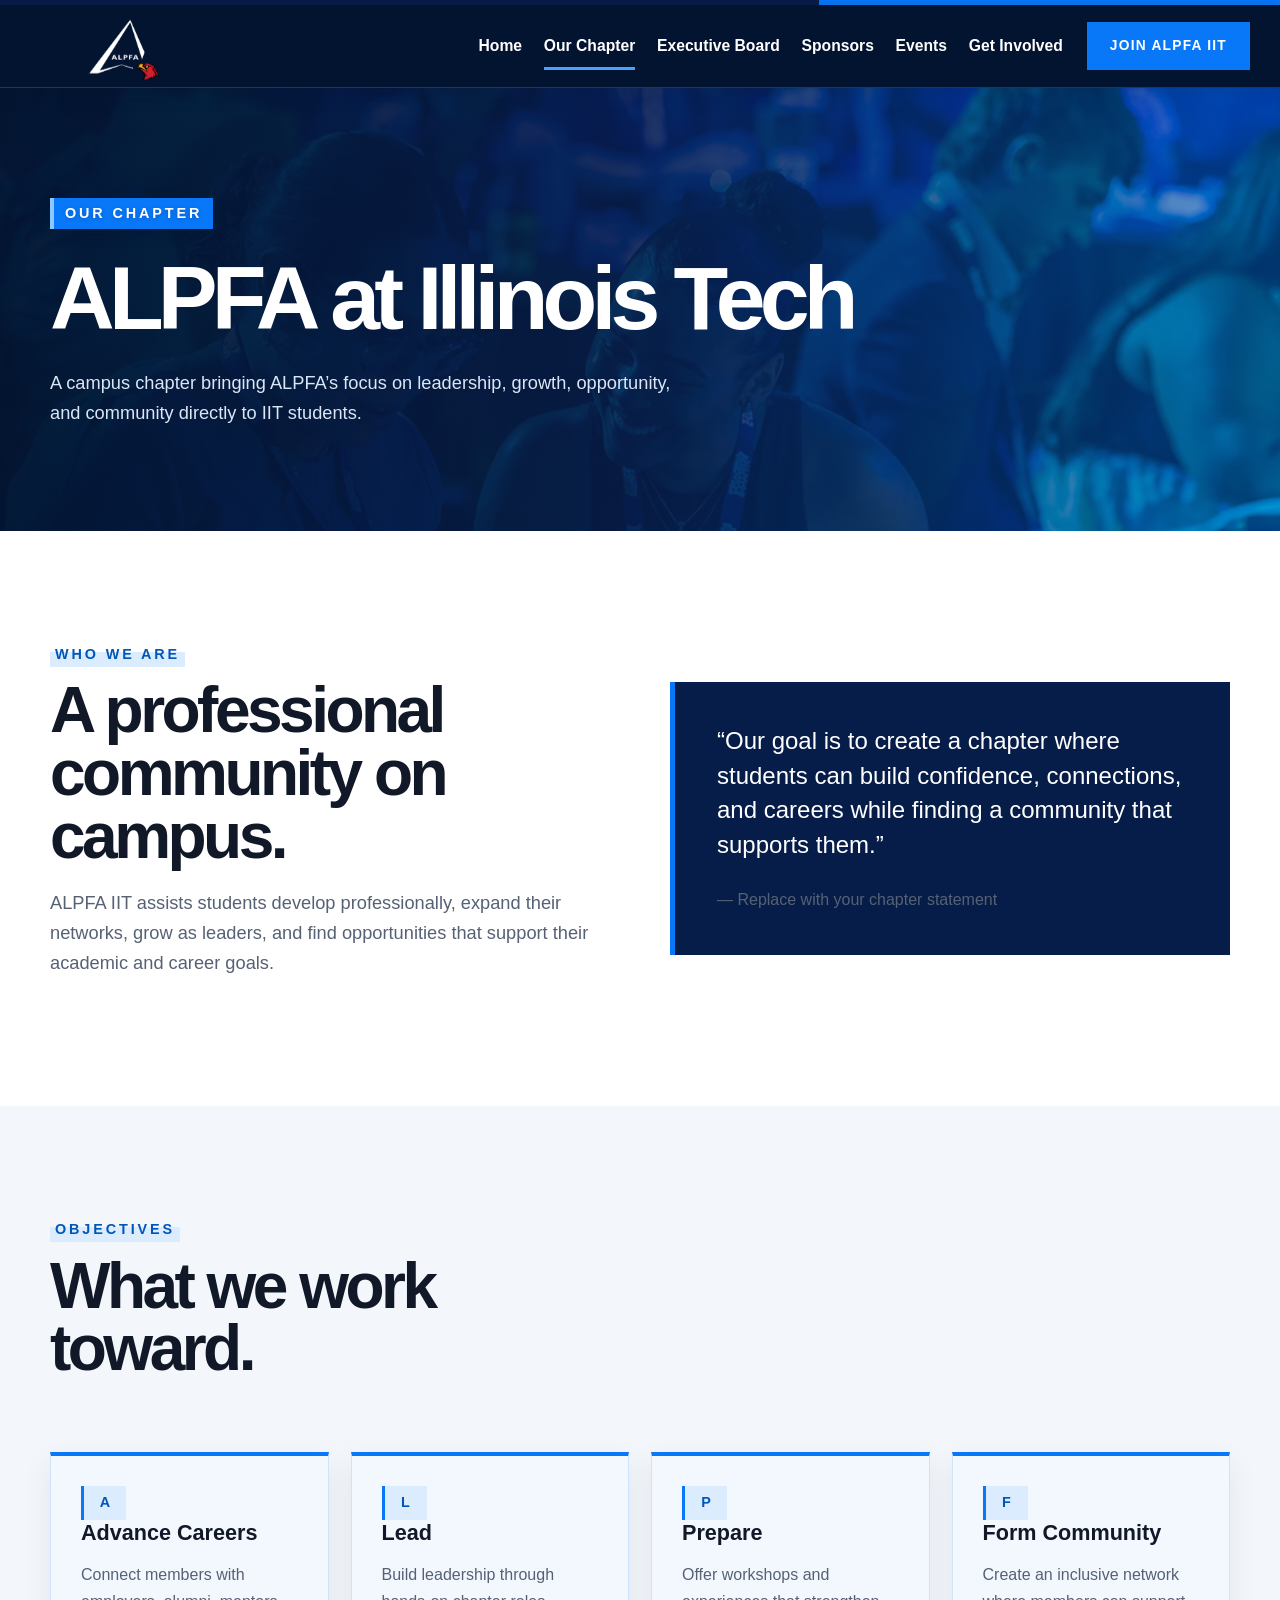
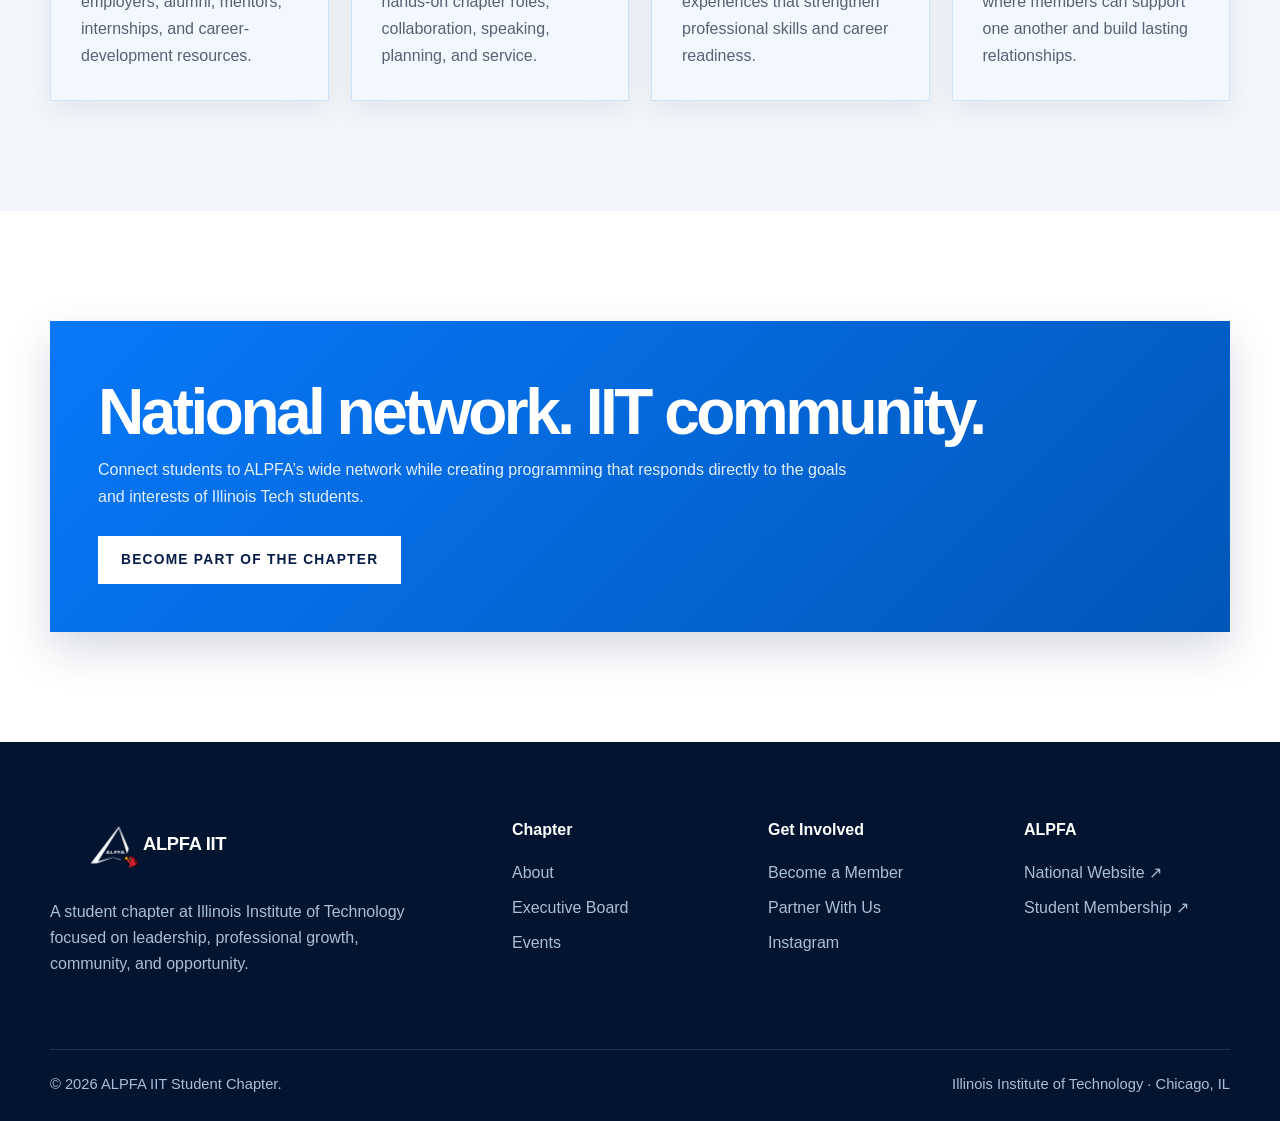
==== commit 3f5014f9: "adding the image to HTML" ====
--- a/about.html
+++ b/about.html
@@ -35,7 +35,7 @@
 </header>
 
 <!-- Talking more about ALPFA's objectives and goals -->
-<main><section class="page-hero"><div class="container reveal visible"><div class="eyebrow">Our Chapter</div><h1 class="h1">ALPFA at Illinois Tech</h1><p class="lead">A campus chapter bringing ALPFA’s focus on leadership, growth, opportunity, and community directly to IIT students.</p></div></section>
+<main><section class="page-hero about-hero"><div class="container reveal visible"><div class="eyebrow">Our Chapter</div><h1 class="h1">ALPFA at Illinois Tech</h1><p class="lead">A campus chapter bringing ALPFA’s focus on leadership, growth, opportunity, and community directly to IIT students.</p></div></section>
 <section class="section"><div class="container grid-2"><div class="reveal"><div class="eyebrow">Who we are</div><h2 class="h2">A professional community on campus.</h2><p class="lead" style="margin-top:20px">ALPFA IIT assists students develop professionally, expand their networks, grow as leaders, and find opportunities that support their academic and career goals.</p></div><div class="quote-panel reveal reveal-delay-1"><p>“Our goal is to create a chapter where students can build confidence, connections, and careers while finding a community that supports them.”</p><span style="color:var(--muted)">— Replace with your chapter statement</span></div></div></section>
 <section class="section bg-soft"><div class="container"><div class="section-head reveal"><div><div class="eyebrow">Objectives</div><h2 class="h2">What we work toward.</h2></div></div><div class="grid-4"><article class="card reveal"><div class="icon">A</div><h3>Advance Careers</h3><p>Connect members with employers, alumni, mentors, internships, and career-development resources.</p></article><article class="card reveal reveal-delay-1"><div class="icon">L</div><h3>Lead</h3><p>Build leadership through hands-on chapter roles, collaboration, speaking, planning, and service.</p></article><article class="card reveal reveal-delay-2"><div class="icon">P</div><h3>Prepare</h3><p>Offer workshops and experiences that strengthen professional skills and career readiness.</p></article><article class="card reveal reveal-delay-3"><div class="icon">F</div><h3>Form Community</h3><p>Create an inclusive network where members can support one another and build lasting relationships.</p></article></div></div></section>
 <section class="section"><div class="container feature-band reveal"><h2 class="h2">National network. IIT community.</h2><p style="max-width:750px;margin:14px 0 26px">Connect students to ALPFA’s wide network while creating programming that responds directly to the goals and interests of Illinois Tech students.</p><a class="btn btn-light" href="join.html">Become Part of the Chapter</a></div></section></main>
--- a/css/styles.css
+++ b/css/styles.css
@@ -744,6 +744,22 @@
   color: #dbe6f7;
 }
 
+.about-hero {
+  background:
+    linear-gradient(
+      90deg,
+      rgba(3, 20, 49, 0.97) 0%,
+      rgba(7, 29, 73, 0.88) 48%,
+      rgba(0, 87, 184, 0.58) 100%
+    ),
+    url("../images/abouthero.png");
+
+  background-size: cover;
+  background-position: center;
+  background-repeat: no-repeat;
+  background-attachment: fixed;
+}
+
 
 /* ========================================
    EDITORIAL AND RULED LAYOUTS
@@ -1096,6 +1112,11 @@
     min-height: 310px;
   }
 
+  .about-hero {
+  background-position: 65% center;
+  background-attachment: scroll;
+}
+
   .grid-3 .card {
     grid-template-columns: 65px 1fr;
   }
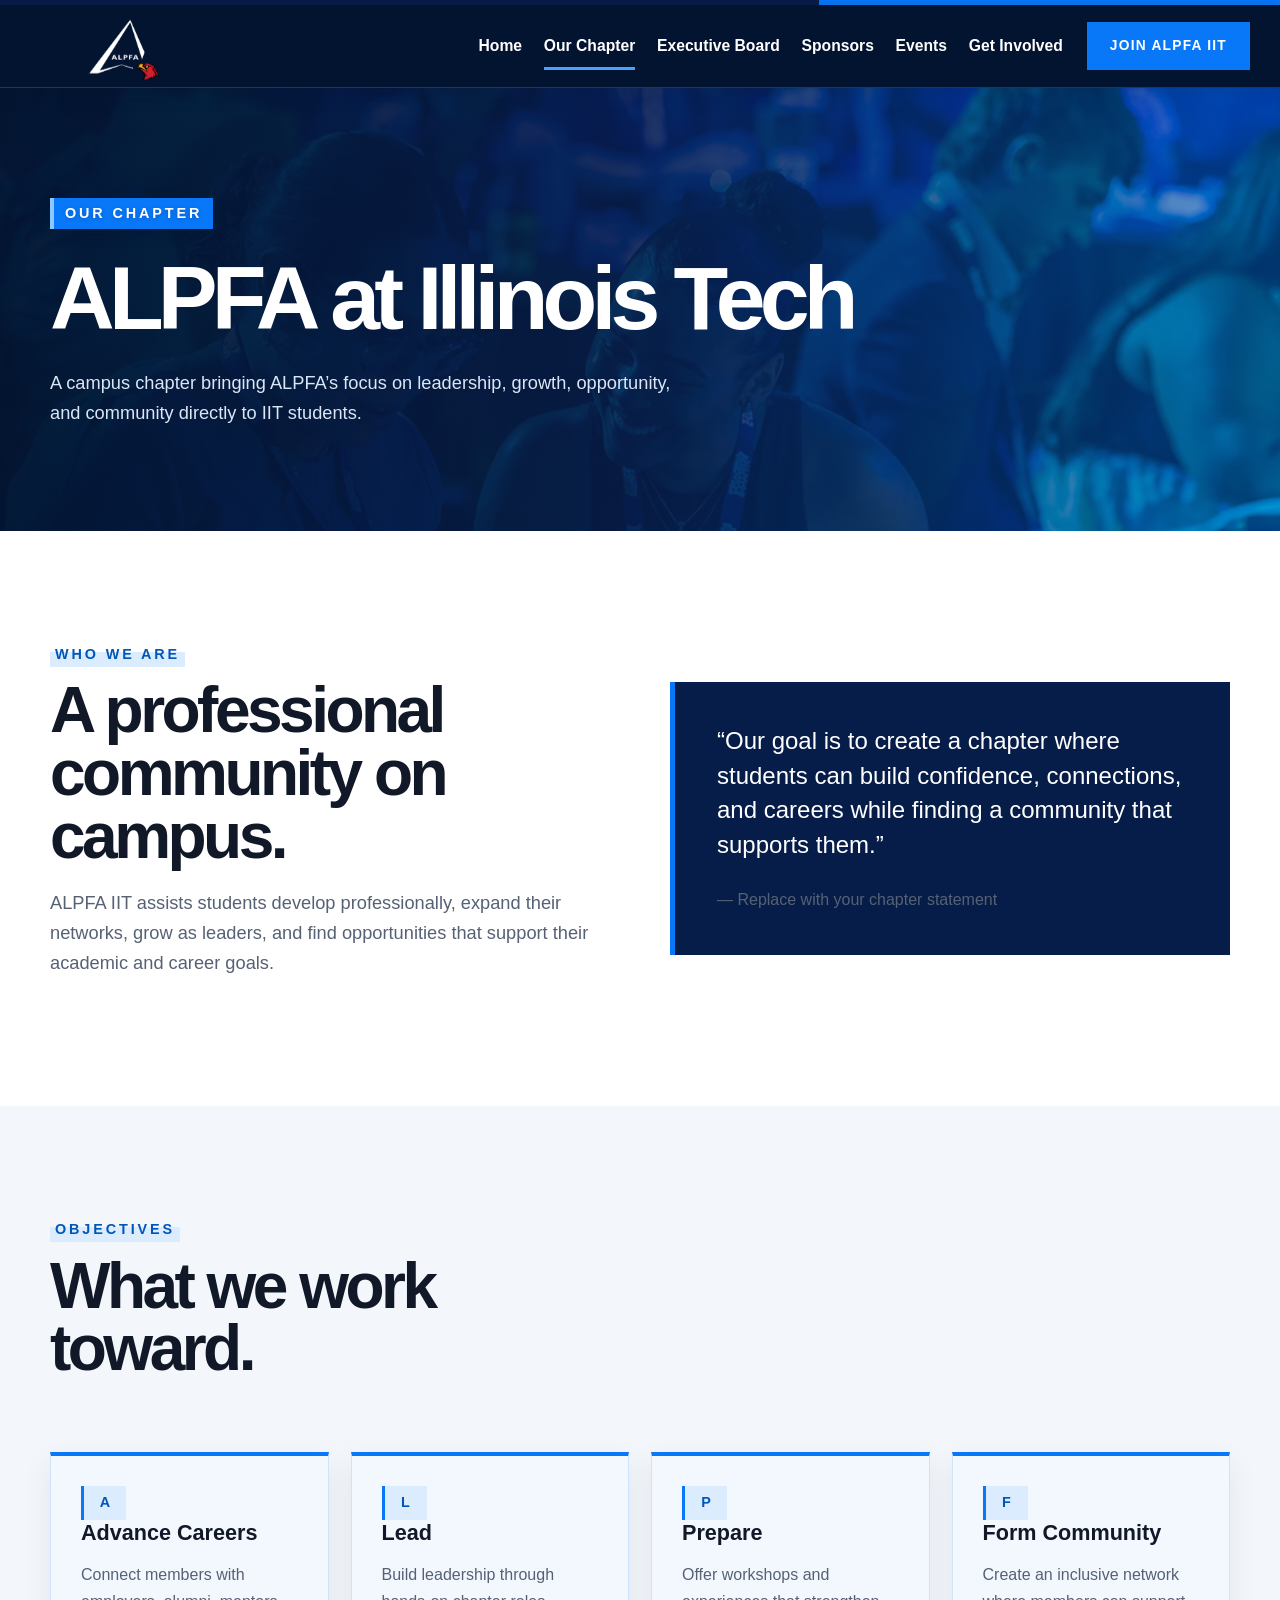
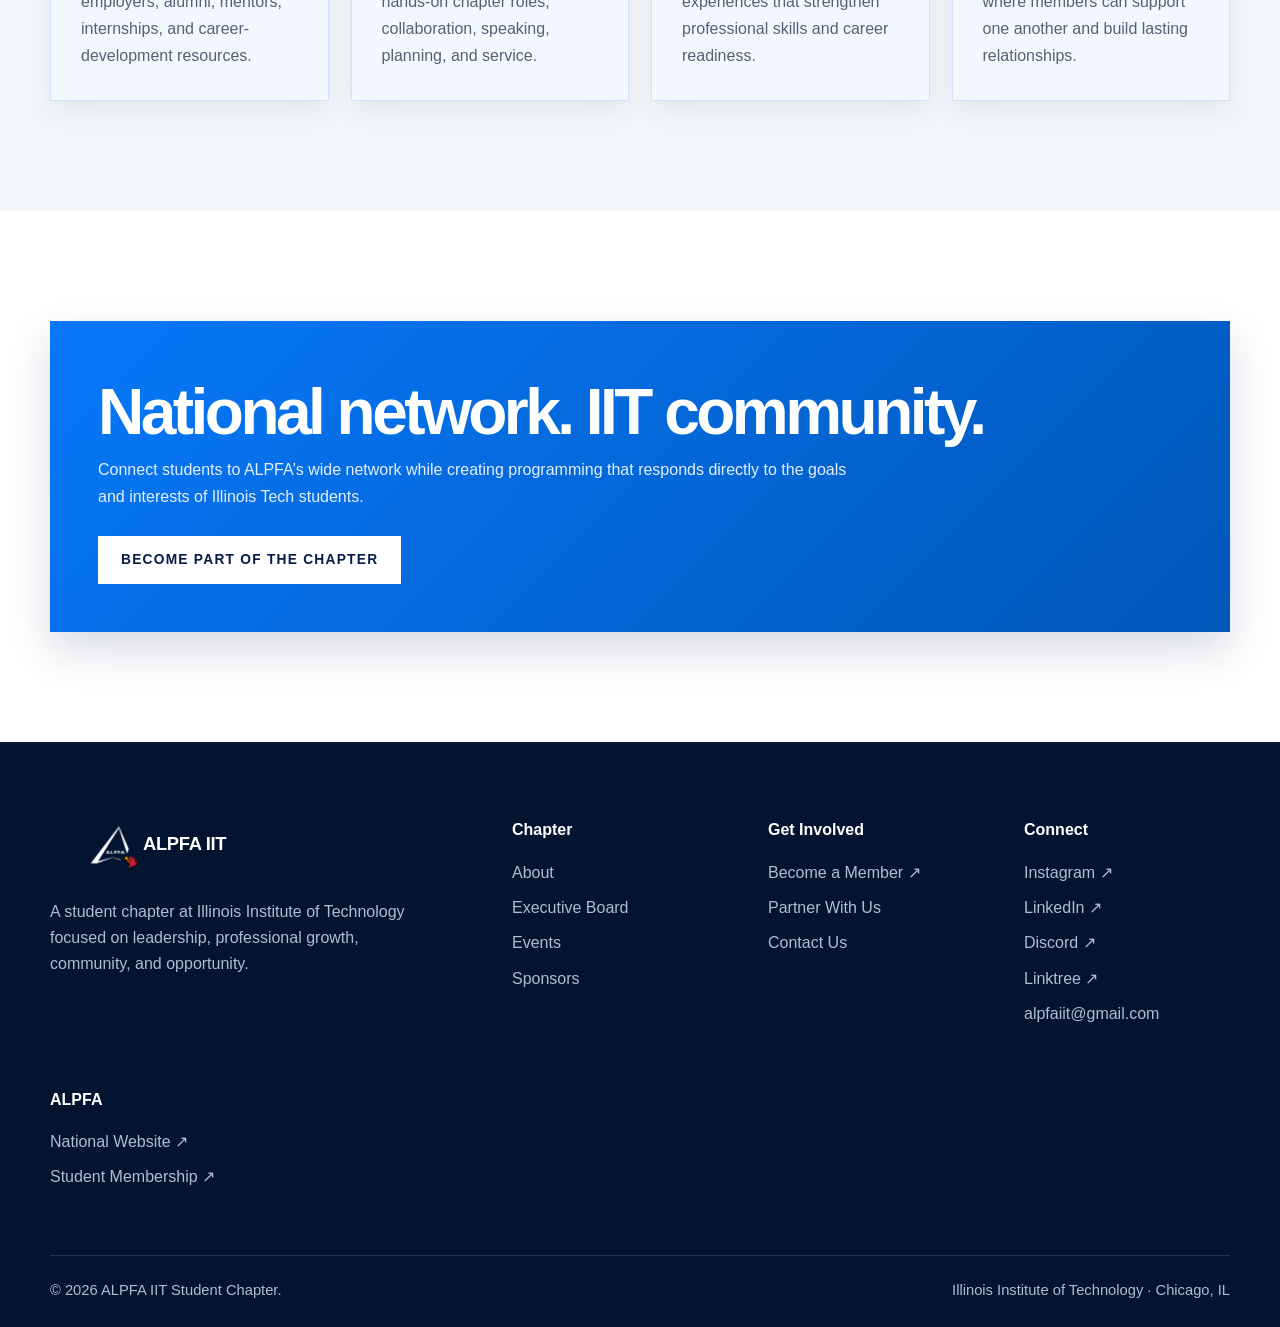
==== commit 0baa17bb: "changing the footer and adding links" ====
--- a/about.html
+++ b/about.html
@@ -42,25 +42,127 @@
 <footer class="footer">
   <div class="container">
     <div class="footer-grid">
+
+      <!-- Chapter description -->
       <div>
-       <a class="brand footer-brand" href="index.html">
-  <img
-    class="footer-logo"
-    src="images/alpfaiitlogo.png"
-    alt="ALPFA IIT logo"
-  >
+        <a class="brand footer-brand" href="index.html">
+          <img
+            class="footer-logo"
+            src="images/alpfaiitlogo.png"
+            alt="ALPFA IIT logo"
+          >
+          <span>ALPFA IIT</span>
+        </a>
 
-  <span>ALPFA IIT</span>
-</a>
-        <p style="margin-top:18px;max-width:360px">A student chapter at Illinois Institute of Technology focused on leadership, professional growth, community, and opportunity.</p>
+        <p style="margin-top: 18px; max-width: 360px;">
+          A student chapter at Illinois Institute of Technology focused on
+          leadership, professional growth, community, and opportunity.
+        </p>
       </div>
 
-<!-- Links to Navigate around website and other related sites -->
-      <div><h4>Chapter</h4><a href="about.html">About</a><a href="board.html">Executive Board</a><a href="events.html">Events</a></div>
-      <div><h4>Get Involved</h4><a href="join.html">Become a Member</a><a href="sponsors.html">Partner With Us</a><a href="#">Instagram</a></div>
-      <div><h4>ALPFA</h4><a href="https://www.alpfa.org/" target="_blank">National Website ↗</a><a href="https://www.alpfa.org/student-membership" target="_blank">Student Membership ↗</a></div>
+      <!-- Website navigation -->
+      <div>
+        <h4>Chapter</h4>
+        <a href="about.html">About</a>
+        <a href="board.html">Executive Board</a>
+        <a href="events.html">Events</a>
+        <a href="sponsors.html">Sponsors</a>
+      </div>
+
+      <!-- Membership links -->
+      <div>
+        <h4>Get Involved</h4>
+
+        <a
+          href="https://312.iit.edu/alpfa/club_signup"
+          target="_blank"
+          rel="noopener noreferrer"
+        >
+          Become a Member ↗
+        </a>
+
+        <a href="sponsors.html">
+          Partner With Us
+        </a>
+
+        <a href="mailto:alpfaiit@gmail.com">
+          Contact Us
+        </a>
+      </div>
+
+      <!-- Social media links -->
+      <div>
+        <h4>Connect</h4>
+
+        <a
+          href="https://www.instagram.com/alpfaiit?igsi=ZDNlZDc0MzIxNw=="
+          target="_blank"
+          rel="noopener noreferrer"
+        >
+          Instagram ↗
+        </a>
+
+        <a
+          href="https://www.linkedin.com/in/alpfa-iit-043320358/"
+          target="_blank"
+          rel="noopener noreferrer"
+        >
+          LinkedIn ↗
+        </a>
+
+        <a
+          href="https://discord.com/invite/GsbvJW64tZ"
+          target="_blank"
+          rel="noopener noreferrer"
+        >
+          Discord ↗
+        </a>
+
+        <a
+          href="https://linktr.ee/ALPFAIIT?utm_source=ig&utm_medium=social&utm_content=link_in_bio"
+          target="_blank"
+          rel="noopener noreferrer"
+        >
+          Linktree ↗
+        </a>
+
+        <a href="mailto:alpfaiit@gmail.com">
+          alpfaiit@gmail.com
+        </a>
+      </div>
+
+      <!-- National ALPFA links -->
+      <div>
+        <h4>ALPFA</h4>
+
+        <a
+          href="https://www.alpfa.org/"
+          target="_blank"
+          rel="noopener noreferrer"
+        >
+          National Website ↗
+        </a>
+
+        <a
+          href="https://www.alpfa.org/student-membership"
+          target="_blank"
+          rel="noopener noreferrer"
+        >
+          Student Membership ↗
+        </a>
+      </div>
+
     </div>
-    <div class="footer-bottom"><span>© <span id="year"></span> ALPFA IIT Student Chapter.</span><span>Illinois Institute of Technology · Chicago, IL</span></div>
+
+    <div class="footer-bottom">
+      <span>
+        © <span id="year"></span> ALPFA IIT Student Chapter.
+      </span>
+
+      <span>
+        Illinois Institute of Technology · Chicago, IL
+      </span>
+    </div>
   </div>
 </footer>
 <script src="js/main.js"></script>
--- a/css/styles.css
+++ b/css/styles.css
@@ -744,6 +744,45 @@
   color: #dbe6f7;
 }
 
+/* ========================================
+   INNER-PAGE HERO IMAGES
+======================================== */
+
+.image-page-hero {
+  background-image:
+    linear-gradient(
+      90deg,
+      rgba(3, 20, 49, 0.97) 0%,
+      rgba(7, 29, 73, 0.88) 48%,
+      rgba(0, 87, 184, 0.58) 100%
+    ),
+    var(--hero-image);
+
+  background-size: cover;
+  background-position: center;
+  background-repeat: no-repeat;
+  background-attachment: fixed;
+}
+
+/* Executive Board */
+.board-hero {
+  --hero-image: url("../images/boardhero.png");
+}
+
+/* Sponsors */
+.sponsors-hero {
+  --hero-image: url("../images/sponsorhero.png");
+}
+
+/* Events */
+.events-hero {
+  --hero-image: url("../images/eventshero.png");
+}
+
+/* Get Involved */
+.join-hero {
+  --hero-image: url("../images/joinhero.png");
+}
 .about-hero {
   background:
     linear-gradient(
@@ -805,12 +844,100 @@
    EXECUTIVE BOARD
 ======================================== */
 
+/* ========================================
+   EXECUTIVE BOARD
+======================================== */
+
 .board-grid {
   display: grid;
-  grid-template-columns: repeat(3, 1fr);
-  gap: 1px;
-  border: 1px solid var(--line);
-  background: var(--line);
+  grid-template-columns: repeat(3, minmax(0, 1fr));
+  gap: 24px;
+  border: 0;
+  background: transparent;
+}
+
+.board-card {
+  display: flex;
+  flex-direction: column;
+  min-width: 0;
+  overflow: hidden;
+
+  background: #ffffff;
+  border: 1px solid #cfe3fa;
+  border-top: 4px solid var(--electric);
+  box-shadow: 0 10px 28px rgba(7, 29, 73, 0.08);
+
+  transition:
+    transform 0.25s ease,
+    border-color 0.25s ease,
+    box-shadow 0.25s ease;
+}
+
+.board-card:hover {
+  transform: translateY(-5px);
+  border-color: #8fc2fb;
+  box-shadow: 0 16px 36px rgba(7, 29, 73, 0.14);
+}
+
+/* Controls the headshot size */
+
+.board-card > img {
+  display: block;
+  width: 100%;
+  height: 300px;
+  padding: 10px;
+
+  object-fit: contain;
+  object-position: center;
+
+  background: #f3f8ff;
+}
+
+.board-info {
+  display: flex;
+  flex: 1;
+  flex-direction: column;
+  padding: 25px;
+}
+
+.board-title {
+  width: fit-content;
+  margin-bottom: 12px;
+  padding: 5px 9px;
+
+  color: var(--blue);
+  background: var(--sky);
+  border-left: 3px solid var(--electric);
+
+  text-transform: uppercase;
+  letter-spacing: 0.08em;
+  font-size: 0.78rem;
+  font-weight: 800;
+}
+
+.board-info h3 {
+  margin: 0 0 5px;
+  color: var(--ink);
+  font-family: "Archivo", sans-serif;
+  font-size: 1.45rem;
+  line-height: 1.2;
+}
+
+.board-major {
+  color: var(--blue);
+  font-size: 0.95rem;
+  font-weight: 700;
+  line-height: 1.4;
+}
+
+.board-quote {
+  margin: 20px 0 0;
+  padding-top: 18px;
+  color: var(--muted);
+  border-top: 1px solid var(--line);
+  font-size: 0.95rem;
+  font-style: italic;
+  line-height: 1.65;
 }
 
 .member {
@@ -887,9 +1014,11 @@
 }
 
 .sponsor img {
+  display: block;
   width: auto;
-  max-width: 180px;
-  max-height: 90px;
+  height: auto;
+  max-width: 240px;
+  max-height: 120px;
   object-fit: contain;
 }
 
@@ -1052,6 +1181,10 @@
     display: block;
   }
 
+  .image-page-hero {
+  background-position: 65% center;
+  background-attachment: scroll;
+}
   .nav-links.open {
     position: absolute;
     top: 82px;
@@ -1167,6 +1300,11 @@
     padding: 0 16px;
   }
 
+  @media (max-width: 600px) {
+  .board-card > img {
+    height: 350px;
+  }
+}
   .site-header .brand-logo {
     width: 68px;
     height: 50px;
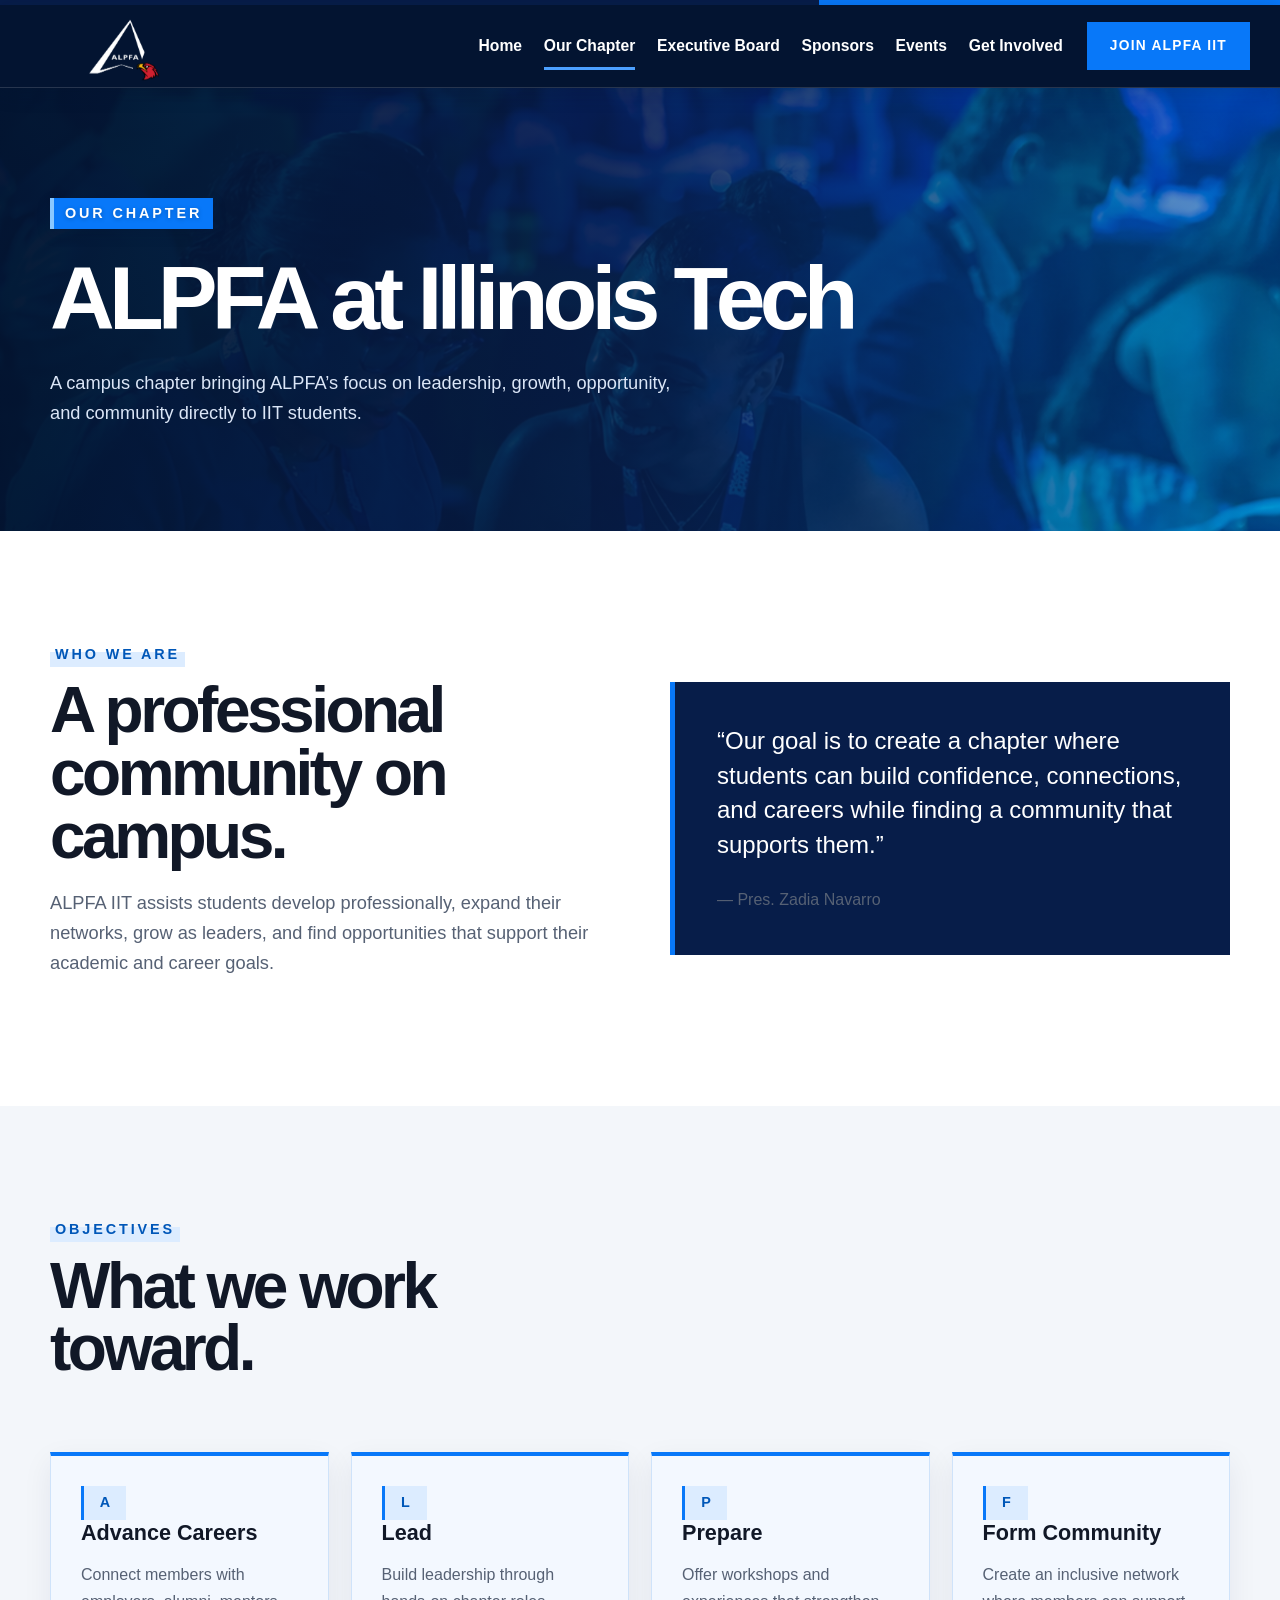
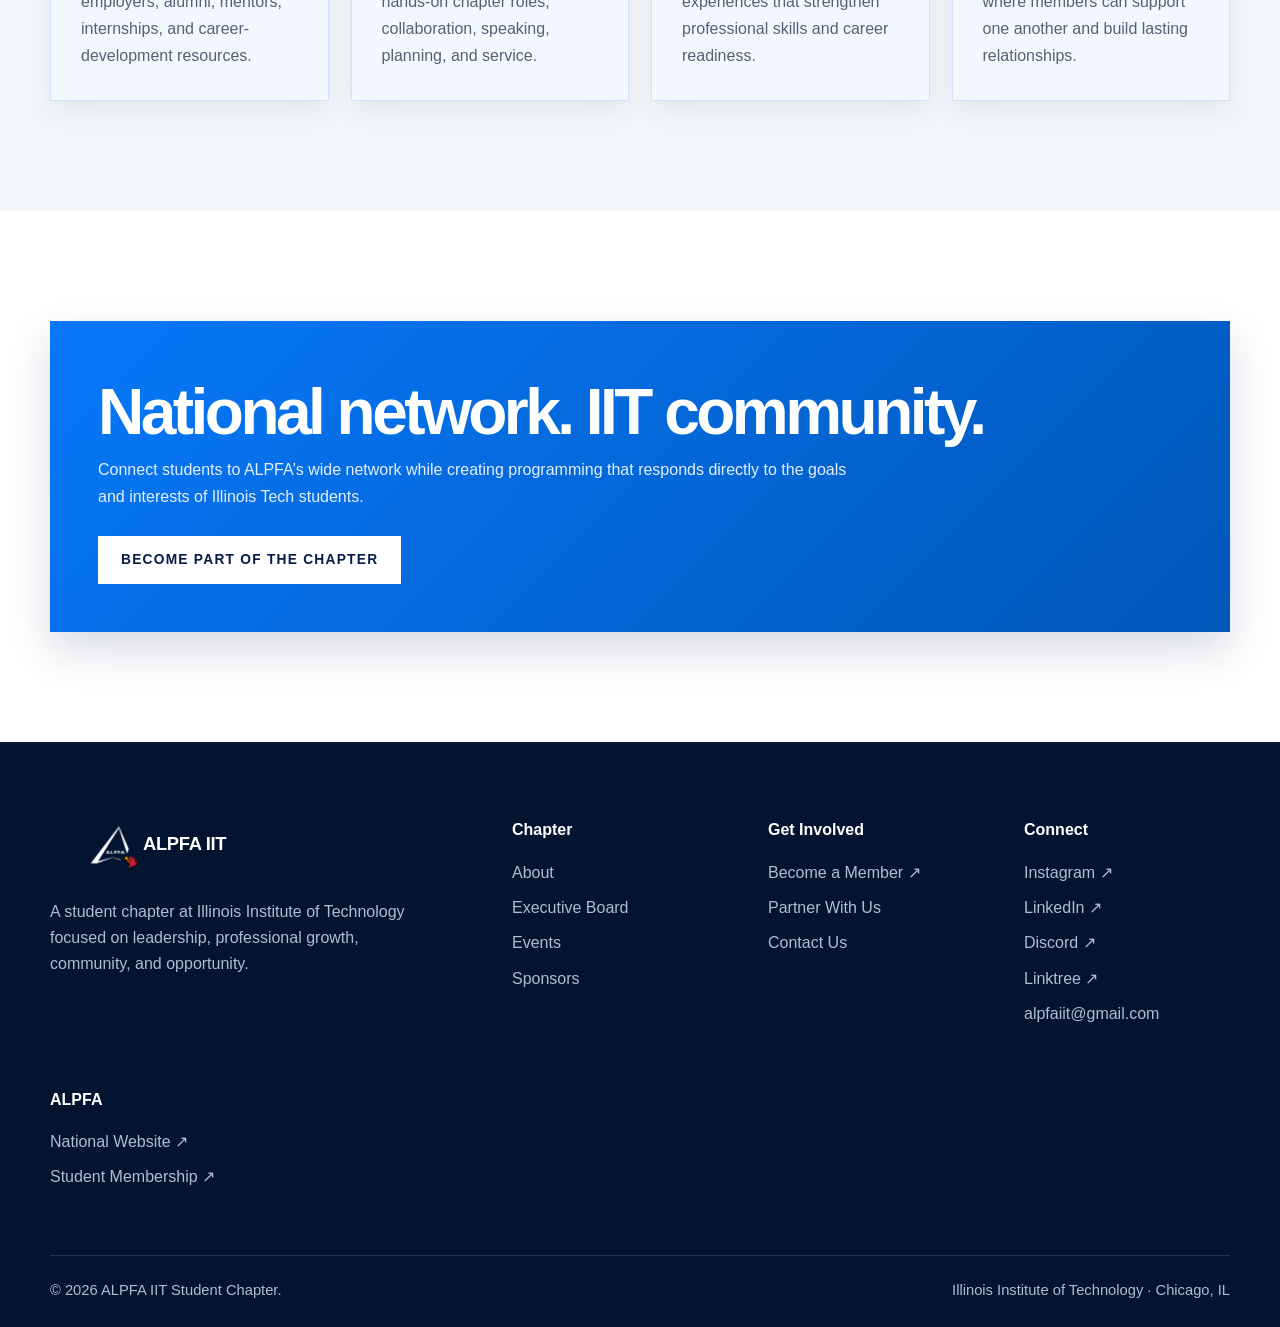
==== commit b3e97fa6: "fixing quote" ====
--- a/about.html
+++ b/about.html
@@ -36,7 +36,7 @@
 
 <!-- Talking more about ALPFA's objectives and goals -->
 <main><section class="page-hero about-hero"><div class="container reveal visible"><div class="eyebrow">Our Chapter</div><h1 class="h1">ALPFA at Illinois Tech</h1><p class="lead">A campus chapter bringing ALPFA’s focus on leadership, growth, opportunity, and community directly to IIT students.</p></div></section>
-<section class="section"><div class="container grid-2"><div class="reveal"><div class="eyebrow">Who we are</div><h2 class="h2">A professional community on campus.</h2><p class="lead" style="margin-top:20px">ALPFA IIT assists students develop professionally, expand their networks, grow as leaders, and find opportunities that support their academic and career goals.</p></div><div class="quote-panel reveal reveal-delay-1"><p>“Our goal is to create a chapter where students can build confidence, connections, and careers while finding a community that supports them.”</p><span style="color:var(--muted)">— Replace with your chapter statement</span></div></div></section>
+<section class="section"><div class="container grid-2"><div class="reveal"><div class="eyebrow">Who we are</div><h2 class="h2">A professional community on campus.</h2><p class="lead" style="margin-top:20px">ALPFA IIT assists students develop professionally, expand their networks, grow as leaders, and find opportunities that support their academic and career goals.</p></div><div class="quote-panel reveal reveal-delay-1"><p>“Our goal is to create a chapter where students can build confidence, connections, and careers while finding a community that supports them.”</p><span style="color:var(--muted)">— Pres. Zadia Navarro</span></div></div></section>
 <section class="section bg-soft"><div class="container"><div class="section-head reveal"><div><div class="eyebrow">Objectives</div><h2 class="h2">What we work toward.</h2></div></div><div class="grid-4"><article class="card reveal"><div class="icon">A</div><h3>Advance Careers</h3><p>Connect members with employers, alumni, mentors, internships, and career-development resources.</p></article><article class="card reveal reveal-delay-1"><div class="icon">L</div><h3>Lead</h3><p>Build leadership through hands-on chapter roles, collaboration, speaking, planning, and service.</p></article><article class="card reveal reveal-delay-2"><div class="icon">P</div><h3>Prepare</h3><p>Offer workshops and experiences that strengthen professional skills and career readiness.</p></article><article class="card reveal reveal-delay-3"><div class="icon">F</div><h3>Form Community</h3><p>Create an inclusive network where members can support one another and build lasting relationships.</p></article></div></div></section>
 <section class="section"><div class="container feature-band reveal"><h2 class="h2">National network. IIT community.</h2><p style="max-width:750px;margin:14px 0 26px">Connect students to ALPFA’s wide network while creating programming that responds directly to the goals and interests of Illinois Tech students.</p><a class="btn btn-light" href="join.html">Become Part of the Chapter</a></div></section></main>
 <footer class="footer">
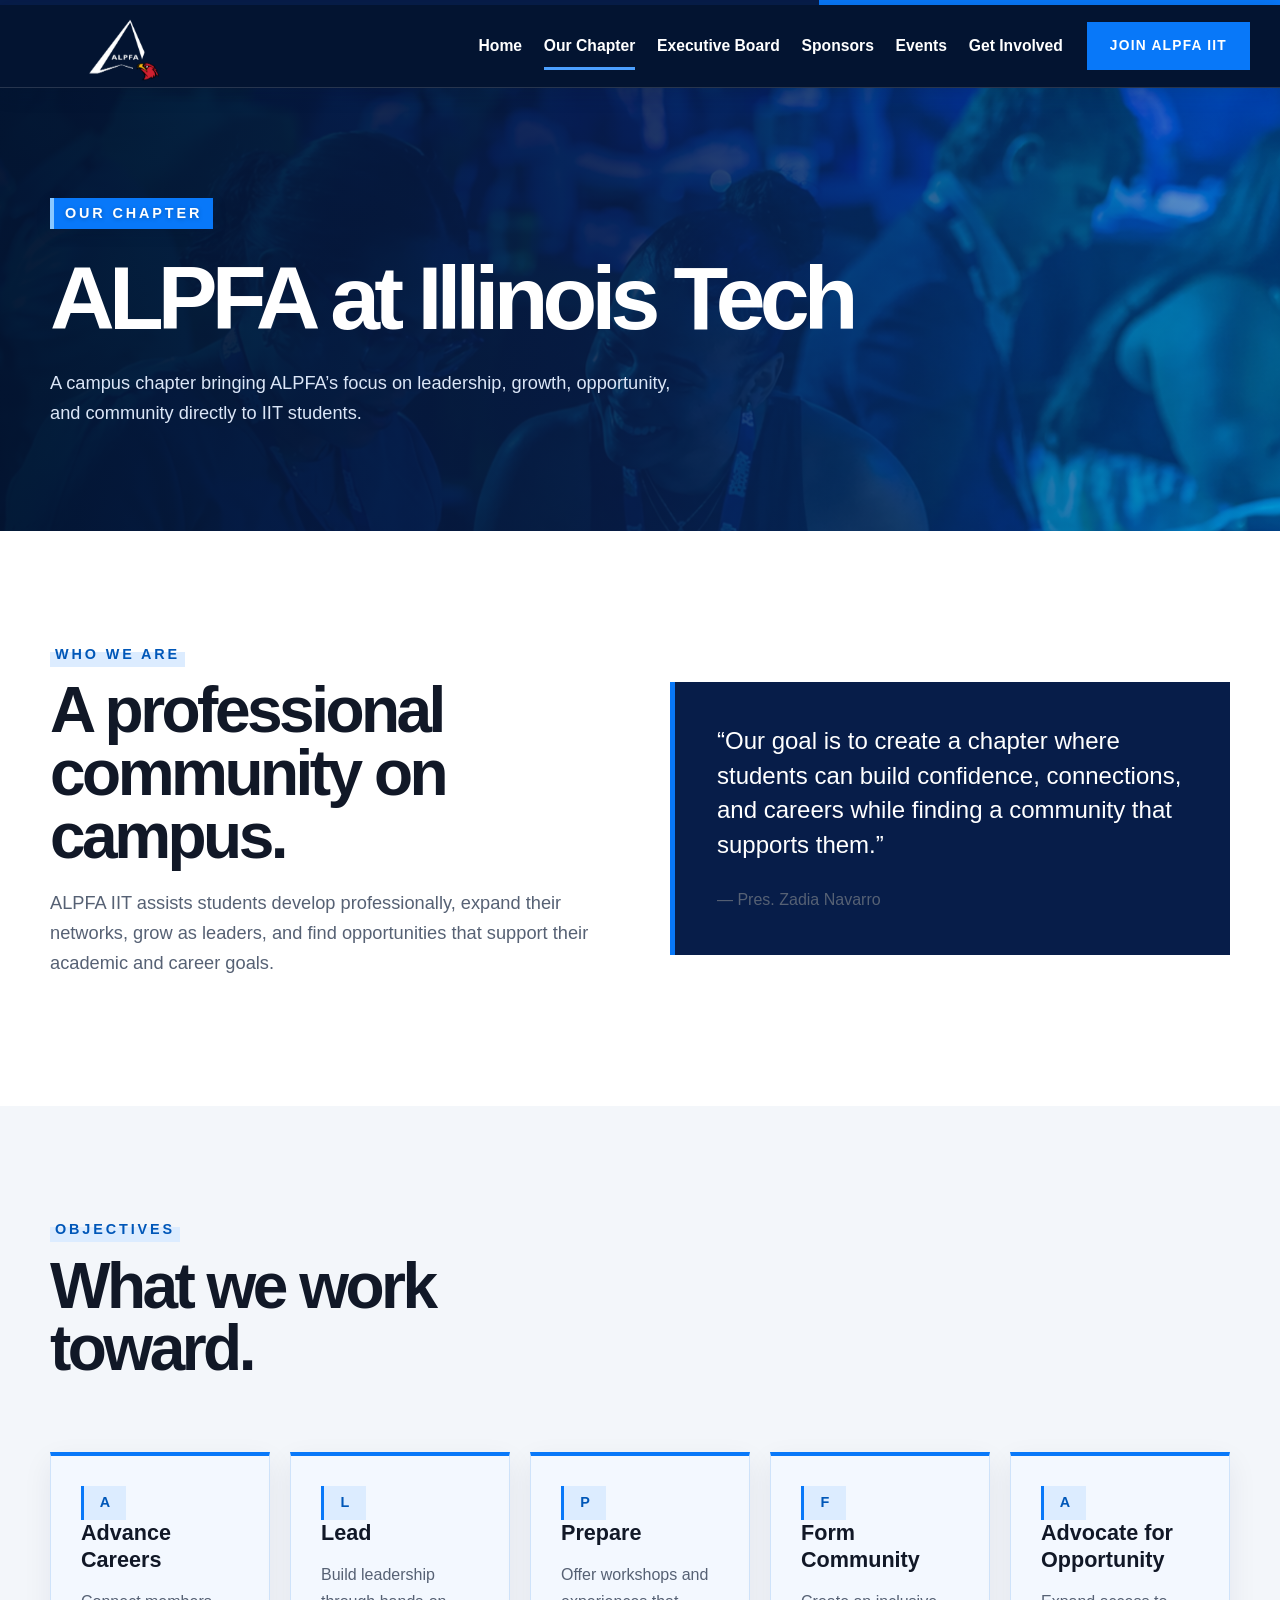
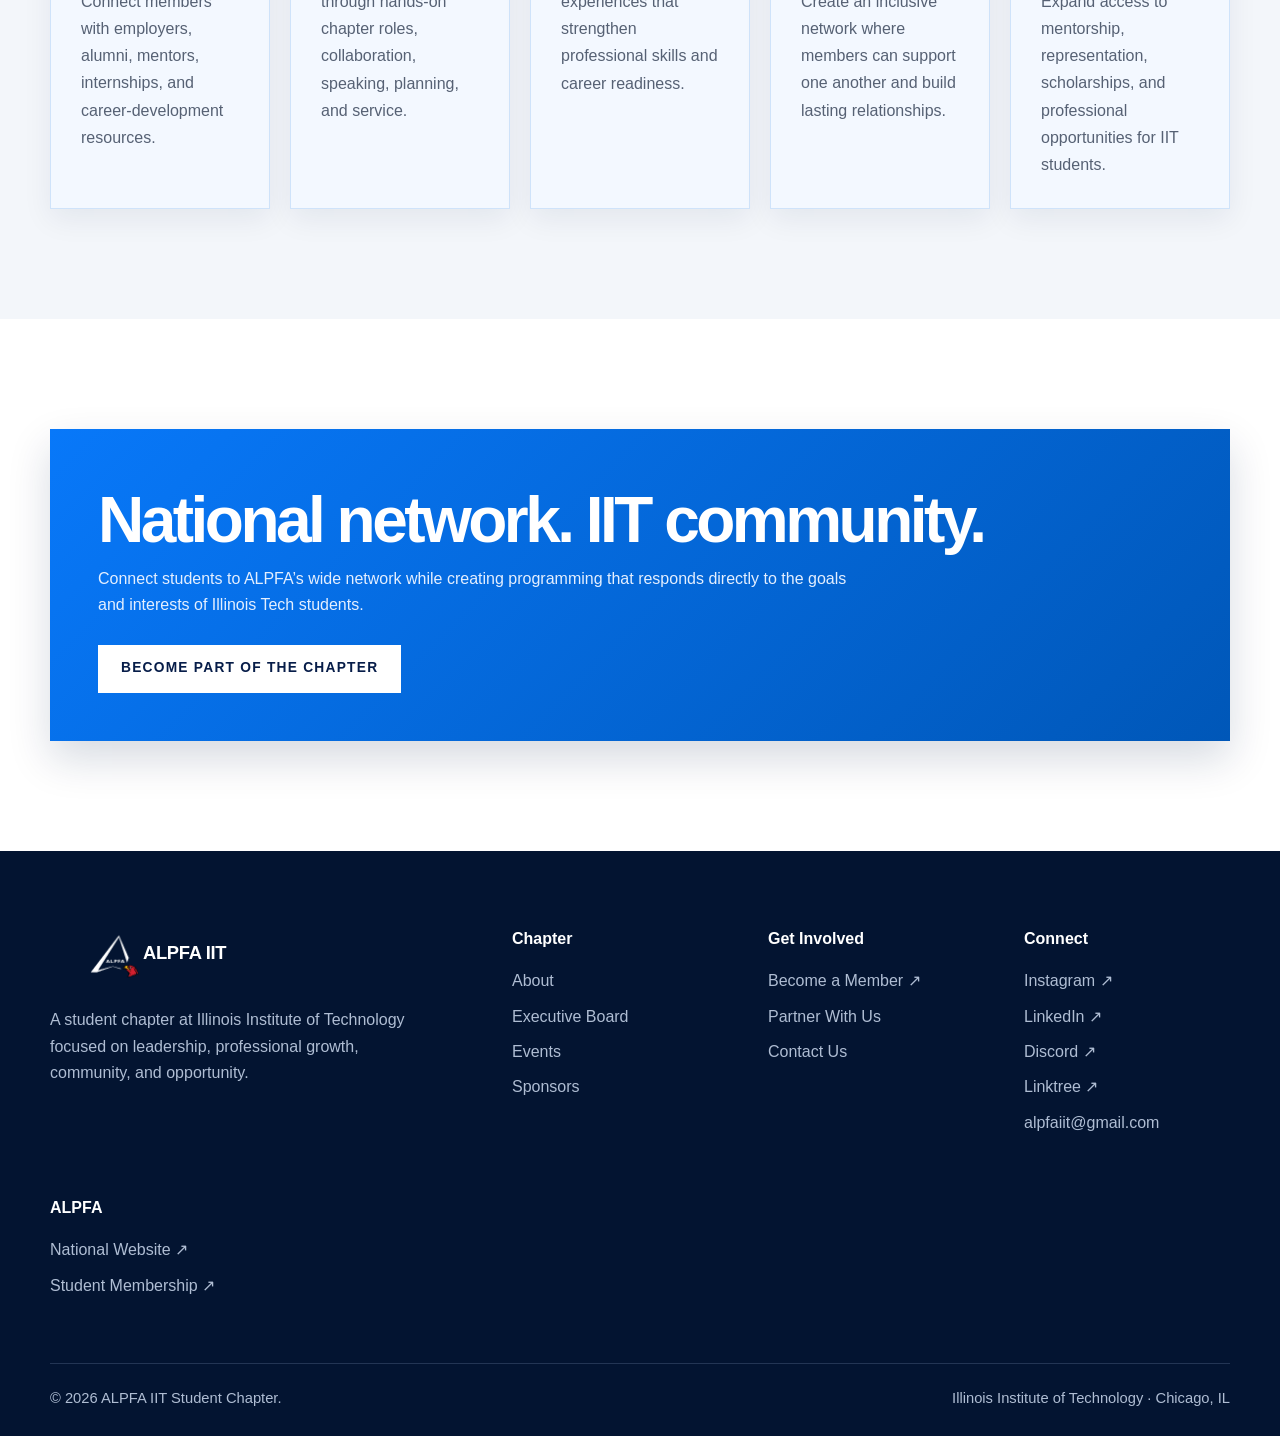
==== commit bb5e05b2: "adding the A to complete alpfa" ====
--- a/about.html
+++ b/about.html
@@ -37,7 +37,16 @@
 <!-- Talking more about ALPFA's objectives and goals -->
 <main><section class="page-hero about-hero"><div class="container reveal visible"><div class="eyebrow">Our Chapter</div><h1 class="h1">ALPFA at Illinois Tech</h1><p class="lead">A campus chapter bringing ALPFA’s focus on leadership, growth, opportunity, and community directly to IIT students.</p></div></section>
 <section class="section"><div class="container grid-2"><div class="reveal"><div class="eyebrow">Who we are</div><h2 class="h2">A professional community on campus.</h2><p class="lead" style="margin-top:20px">ALPFA IIT assists students develop professionally, expand their networks, grow as leaders, and find opportunities that support their academic and career goals.</p></div><div class="quote-panel reveal reveal-delay-1"><p>“Our goal is to create a chapter where students can build confidence, connections, and careers while finding a community that supports them.”</p><span style="color:var(--muted)">— Pres. Zadia Navarro</span></div></div></section>
-<section class="section bg-soft"><div class="container"><div class="section-head reveal"><div><div class="eyebrow">Objectives</div><h2 class="h2">What we work toward.</h2></div></div><div class="grid-4"><article class="card reveal"><div class="icon">A</div><h3>Advance Careers</h3><p>Connect members with employers, alumni, mentors, internships, and career-development resources.</p></article><article class="card reveal reveal-delay-1"><div class="icon">L</div><h3>Lead</h3><p>Build leadership through hands-on chapter roles, collaboration, speaking, planning, and service.</p></article><article class="card reveal reveal-delay-2"><div class="icon">P</div><h3>Prepare</h3><p>Offer workshops and experiences that strengthen professional skills and career readiness.</p></article><article class="card reveal reveal-delay-3"><div class="icon">F</div><h3>Form Community</h3><p>Create an inclusive network where members can support one another and build lasting relationships.</p></article></div></div></section>
+<section class="section bg-soft"><div class="container"><div class="section-head reveal"><div><div class="eyebrow">Objectives</div><h2 class="h2">What we work toward.</h2></div></div><div class="objectives-grid"><article class="card reveal"><div class="icon">A</div><h3>Advance Careers</h3><p>Connect members with employers, alumni, mentors, internships, and career-development resources.</p></article><article class="card reveal reveal-delay-1"><div class="icon">L</div><h3>Lead</h3><p>Build leadership through hands-on chapter roles, collaboration, speaking, planning, and service.</p></article><article class="card reveal reveal-delay-2"><div class="icon">P</div><h3>Prepare</h3><p>Offer workshops and experiences that strengthen professional skills and career readiness.</p></article><article class="card reveal reveal-delay-3"><div class="icon">F</div><h3>Form Community</h3><p>Create an inclusive network where members can support one another and build lasting relationships.</p></article><article class="card reveal">
+  <div class="icon">A</div>
+
+  <h3>Advocate for Opportunity</h3>
+
+  <p>
+    Expand access to mentorship, representation, scholarships,
+    and professional opportunities for IIT students.
+  </p>
+</article></div></div></section>
 <section class="section"><div class="container feature-band reveal"><h2 class="h2">National network. IIT community.</h2><p style="max-width:750px;margin:14px 0 26px">Connect students to ALPFA’s wide network while creating programming that responds directly to the goals and interests of Illinois Tech students.</p><a class="btn btn-light" href="join.html">Become Part of the Chapter</a></div></section></main>
 <footer class="footer">
   <div class="container">
--- a/css/styles.css
+++ b/css/styles.css
@@ -1433,4 +1433,36 @@
   .btn {
     transition: none;
   }
+}
+
+/* ALPFA objectives cards */
+
+.objectives-grid {
+  display: grid;
+  grid-template-columns: repeat(5, minmax(0, 1fr));
+  gap: 20px;
+}
+
+/* Three cards per row on smaller computers */
+
+@media (max-width: 1100px) {
+  .objectives-grid {
+    grid-template-columns: repeat(3, minmax(0, 1fr));
+  }
+}
+
+/* Two cards per row on tablets */
+
+@media (max-width: 800px) {
+  .objectives-grid {
+    grid-template-columns: repeat(2, minmax(0, 1fr));
+  }
+}
+
+/* One card per row on phones */
+
+@media (max-width: 600px) {
+  .objectives-grid {
+    grid-template-columns: 1fr;
+  }
 }
